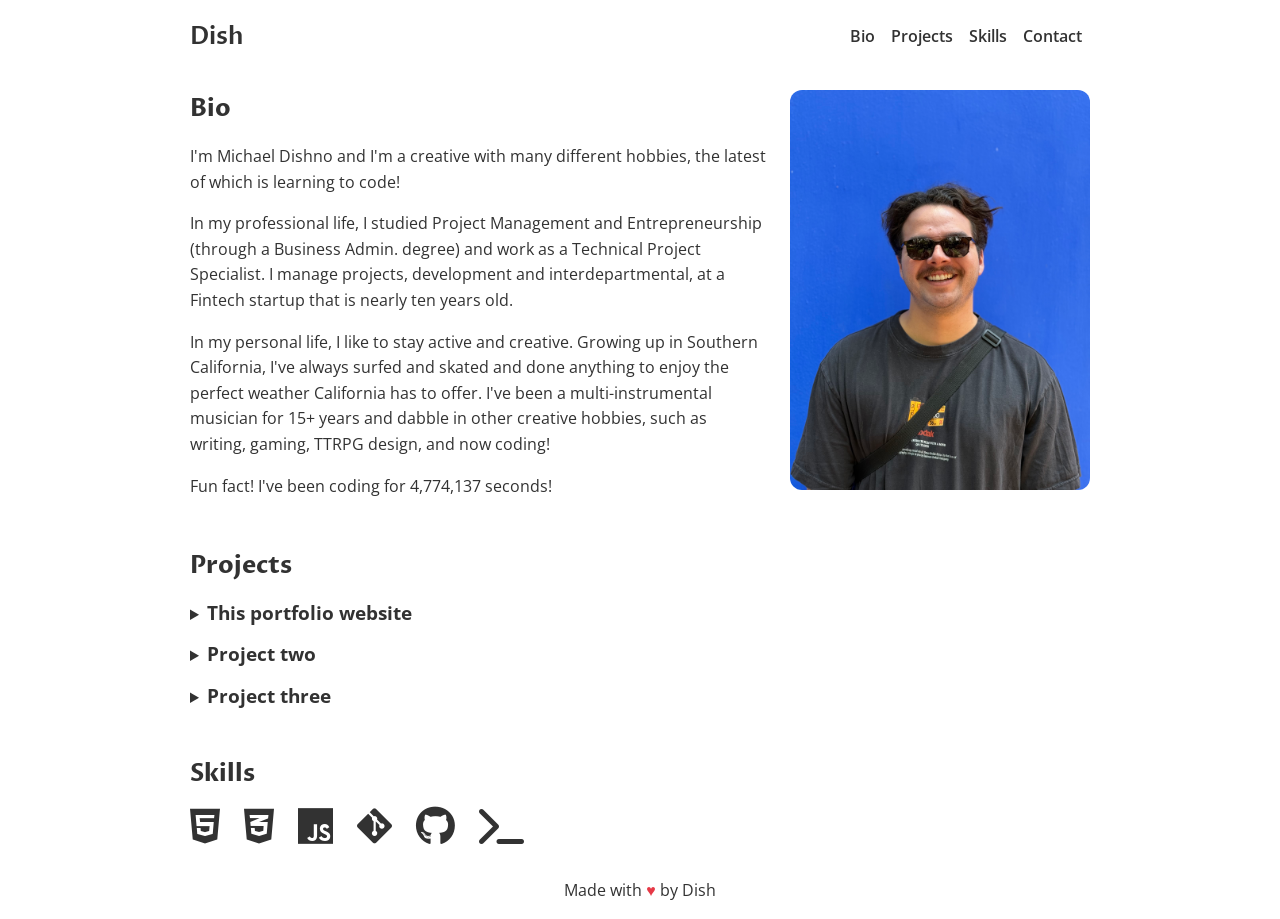
==== index.html @ 6a509ef9 "initial commit" ====
<!DOCTYPE html>
<html lang="en">
  <!--
    The <head> holds information ABOUT the page (title, styles, etc.).
    Nothing in here shows up on the page itself.
  -->
  <head>
    <meta charset="UTF-8" />
    <!-- This line makes the site look right on phones -->
    <meta name="viewport" content="width=device-width, initial-scale=1.0" />
    <title>Dish | Portfolio</title>

    <!-- Our own styles -->
    <link rel="stylesheet" href="style.css" />
    <!-- Font Awesome: gives us free icons like <i class="fa-brands fa-github"></i> -->
    <link
      rel="stylesheet"
      href="https://cdnjs.cloudflare.com/ajax/libs/font-awesome/6.5.1/css/all.min.css"
    />
  </head>

  <!-- The <body> holds everything you actually see on the page -->
  <body>
    <!-- ===== NAVIGATION BAR ===== -->
    <!-- Links starting with # jump to the section with that id on this page -->
    <nav>
      <h2 id="logo"><a href="index.html">Dish</a></h2>
      <ul class="navigation-items">
        <li><a href="#bio">Bio</a></li>
        <li><a href="#projects">Projects</a></li>
        <li><a href="#skills">Skills</a></li>
        <li><a href="contact.html">Contact</a></li>
      </ul>
    </nav>

    <main>
      <!-- ===== BIO ===== -->
      <section id="bio">
        <div class="about-me-container">
          <div class="about-me-text">
            <h2>Bio</h2>
            <p>
              I'm Michael Dishno and I'm a creative with many different hobbies,
              the latest of which is learning to code!
            </p>
            <p>
              In my professional life, I studied Project Management and
              Entrepreneurship (through a Business Admin. degree) and work as a
              Technical Project Specialist. I manage projects, development and
              interdepartmental, at a Fintech startup that is nearly ten years
              old.
            </p>
            <p>
              In my personal life, I like to stay active and creative. Growing
              up in Southern California, I've always surfed and skated and done
              anything to enjoy the perfect weather California has to offer.
              I've been a multi-instrumental musician for 15+ years and dabble
              in other creative hobbies, such as writing, gaming, TTRPG design,
              and now coding!
            </p>
            <p>
              Fun fact! I've been coding for
              <!-- script.js fills in this number and updates it every second -->
              <span id="time-container">0</span> seconds!
            </p>
          </div>

          <!-- To use your own photo: put it in the images folder and change src -->
          <img
            src="images/photo-of-me.jpeg"
            alt="A photo of Michael Dishno"
            class="portrait"
          />
        </div>
      </section>

      <!-- ===== PROJECTS ===== -->
      <!--
        Each project is a <details> element: click the title to open/close it.
        To add a project, copy one whole <details>...</details> block and edit it.
      -->
      <section id="projects">
        <h2>Projects</h2>

        <details class="project">
          <summary><h3>This portfolio website</h3></summary>
          <p>
            My first website, built with plain HTML and CSS. It's where I'll
            show the things I build as I learn.
          </p>
          <!-- Optional: add a screenshot like this:
          <img src="images/my-project.png" alt="Screenshot of my project" class="project-image" />
          -->
        </details>

        <details class="project">
          <summary><h3>Project two</h3></summary>
          <p>Describe what the project does and what you learned building it.</p>
        </details>

        <details class="project">
          <summary><h3>Project three</h3></summary>
          <p>Describe what the project does and what you learned building it.</p>
        </details>
      </section>

      <!-- ===== SKILLS ===== -->
      <!--
        Each <i> is an icon from Font Awesome. Find more at
        https://fontawesome.com/search?ic=brands  (copy the class names).
        The "title" text shows up when you hover over an icon.
      -->
      <section id="skills">
        <h2>Skills</h2>
        <div id="skills-container">
          <i class="fa-brands fa-html5" title="HTML"></i>
          <i class="fa-brands fa-css3-alt" title="CSS"></i>
          <i class="fa-brands fa-js" title="JavaScript"></i>
          <i class="fa-brands fa-git-alt" title="Git"></i>
          <i class="fa-brands fa-github" title="GitHub"></i>
          <i class="fa-solid fa-terminal" title="Terminal"></i>
        </div>
      </section>
    </main>

    <!-- ===== FOOTER ===== -->
    <footer>Made with <span class="heart">♥</span> by Dish</footer>

    <!-- JavaScript goes at the end so the page loads first -->
    <script src="script.js"></script>
  </body>
</html>
---- style.css ----
/*
  style.css — the look of the whole site.
  Both index.html and contact.html use this one file.

  How CSS works: a "selector" picks elements, then { property: value; } styles them.
    h2 { ... }        styles every <h2>
    .portrait { ... } styles elements with class="portrait"
    #logo { ... }     styles the element with id="logo"
*/

/* Load two fonts from Google Fonts */
@import url("https://fonts.googleapis.com/css2?family=Open+Sans:wght@400;600&family=Proza+Libre:wght@700&display=swap");

/* ===== VARIABLES =====
   Change a value here and it updates everywhere it's used, e.g. var(--font-color).
   Try changing --accent-color to see what happens! */
:root {
  --spacing-1: 8px;
  --spacing-2: 12px;
  --spacing-3: 16px;
  --spacing-4: 24px;

  --border-radius: 12px;

  --font-color: #323232;
  --background-color: #ffffff;
  --accent-color: #e63946;
}

/* ===== PAGE BASICS ===== */
html {
  scroll-behavior: smooth; /* nav links glide instead of jumping */
}

body {
  font-family: "Open Sans", sans-serif;
  color: var(--font-color);
  background-color: var(--background-color);
  line-height: 1.6;

  /* Keep content in a centered column, max 900px wide */
  max-width: 900px;
  margin: 0 auto;
  padding: 0 var(--spacing-3);

  /* Makes the footer stick to the bottom on short pages */
  min-height: 100vh;
  display: flex;
  flex-direction: column;
}

h2 {
  font-family: "Proza Libre", sans-serif;
  margin: 0 0 var(--spacing-2);
}

a {
  color: var(--font-color);
  text-decoration: none;
  font-weight: 600;
}

a:hover {
  color: var(--accent-color);
}

section {
  padding: var(--spacing-3) 0;
}

/* ===== NAVIGATION ===== */
nav {
  display: flex; /* puts the logo and links side by side */
  align-items: center;
  flex-wrap: wrap;
  padding: var(--spacing-3) 0;
}

#logo {
  margin: 0;
}

.navigation-items {
  display: flex;
  list-style-type: none; /* removes the bullet points */
  margin: 0 0 0 auto; /* "auto" on the left pushes the links to the right */
  padding: 0;
}

.navigation-items li {
  margin: var(--spacing-1);
}

/* ===== ABOUT ME ===== */
.about-me-container {
  display: flex; /* text on the left, photo on the right */
  gap: var(--spacing-4);
  align-items: flex-start;
}

.portrait {
  width: 300px;
  max-width: 100%;
  border-radius: var(--border-radius);
  flex-shrink: 0; /* don't let the photo get squished */
}

/* ===== PROJECTS ===== */
.project {
  margin-bottom: var(--spacing-2);
}

.project summary {
  cursor: pointer; /* shows the "hand" cursor so it looks clickable */
}

.project summary h3 {
  display: inline; /* keeps the title on the same line as the arrow */
}

.project-image {
  width: 50%;
  border-radius: var(--border-radius);
}

/* ===== SKILLS ===== */
#skills-container {
  display: flex;
  flex-wrap: wrap; /* icons move to a new line if they run out of room */
  gap: var(--spacing-4);
  font-size: 2.5em; /* icons are text, so font-size controls their size */
}

/* ===== CONTACT ===== */
.contact-links {
  display: flex;
  gap: var(--spacing-3);
}

.icon {
  font-size: 2.5em;
}

/* ===== FOOTER ===== */
footer {
  margin-top: auto; /* pushes the footer to the bottom */
  padding: var(--spacing-3) 0;
  text-align: center;
}

.heart {
  color: var(--accent-color);
}

/* ===== PHONES =====
   Everything inside here only applies when the screen is 600px wide or less. */
@media (max-width: 600px) {
  .about-me-container {
    flex-direction: column; /* stack the photo under the text */
  }

  .project-image {
    width: 100%;
  }
}
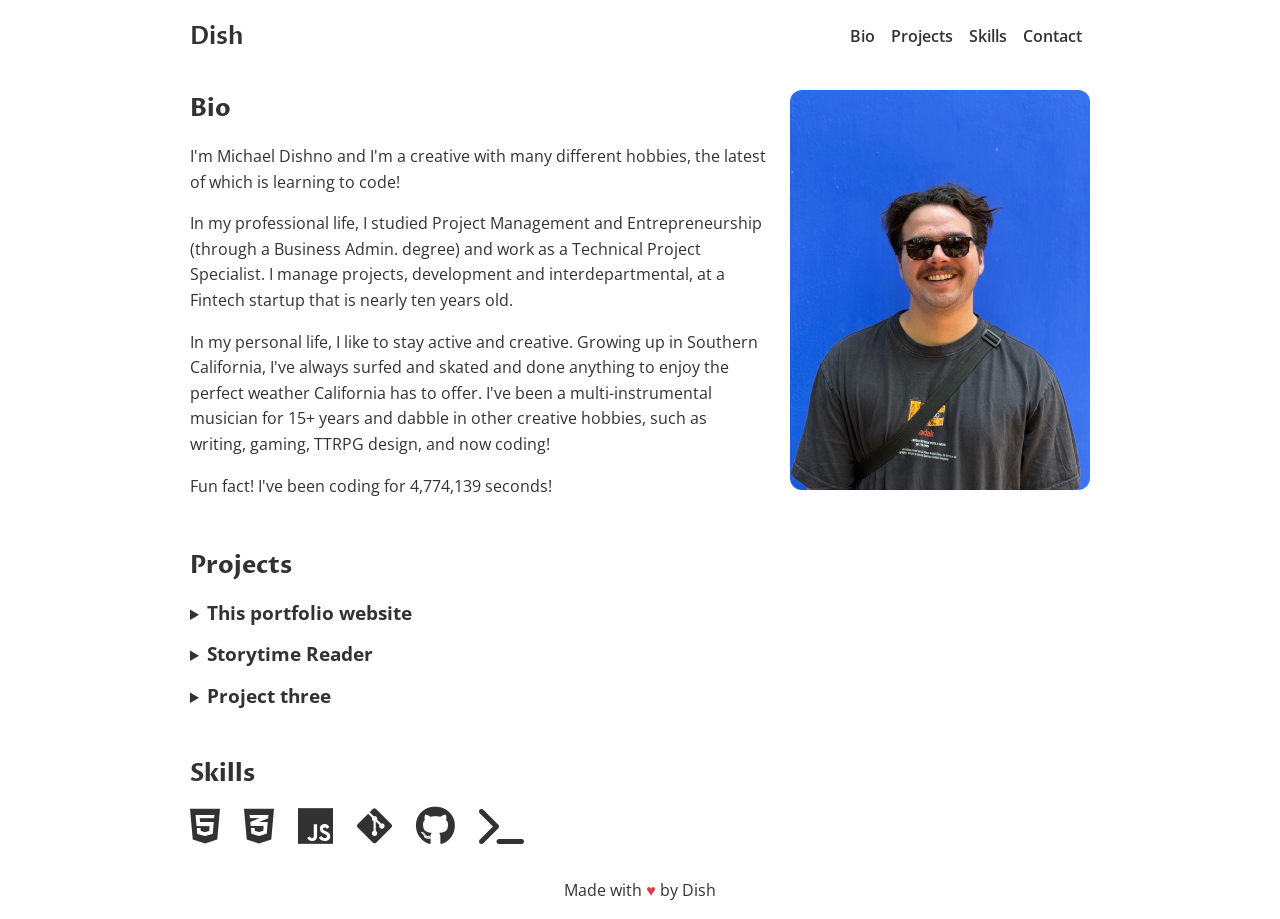
==== commit f3ae2b8e: "Add Storytime Reader project page Adds the reader app under storytime-reader/ with the portfolio nav" ====
--- a/index.html
+++ b/index.html
@@ -94,8 +94,26 @@
         </details>
 
         <details class="project">
-          <summary><h3>Project two</h3></summary>
-          <p>Describe what the project does and what you learned building it.</p>
+          <summary><h3>Storytime Reader</h3></summary>
+          <p>
+            Paste any text and hear it read aloud, with each sentence and word
+            highlighted as it's spoken. It has speed control, sentence skipping,
+            and two kinds of voices: the ones built into your browser, and an
+            open-source AI voice that runs right on your device.
+          </p>
+          <p>
+            Built with HTML, CSS and JavaScript, using the Web Speech API and the
+            Kokoro AI voice model.
+          </p>
+          <!-- storytime-reader/ is a folder in this repo with the app's own page -->
+          <a href="storytime-reader/">
+            <img
+              src="images/storytime-reader.jpg"
+              alt="Storytime Reader highlighting a sentence as it reads a story aloud"
+              class="project-image"
+            />
+          </a>
+          <p><a href="storytime-reader/">Try Storytime Reader →</a></p>
         </details>
 
         <details class="project">
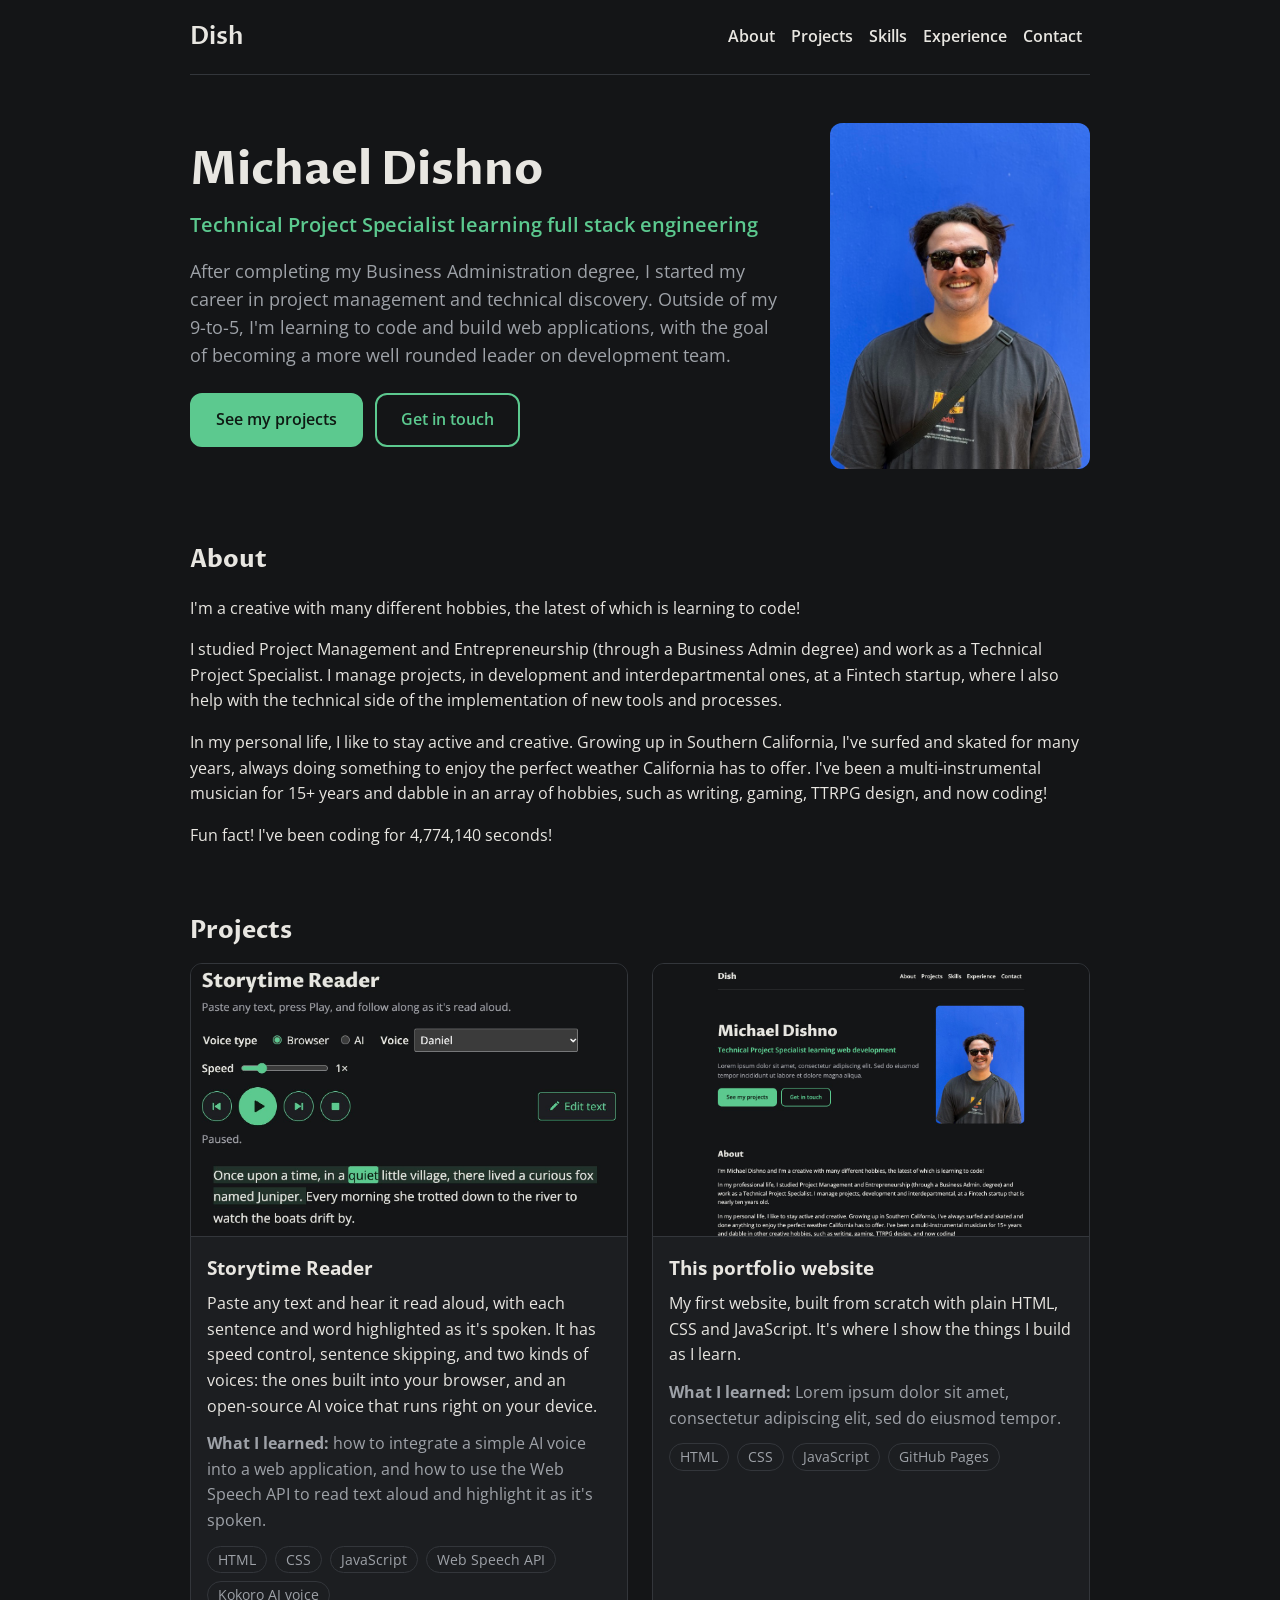
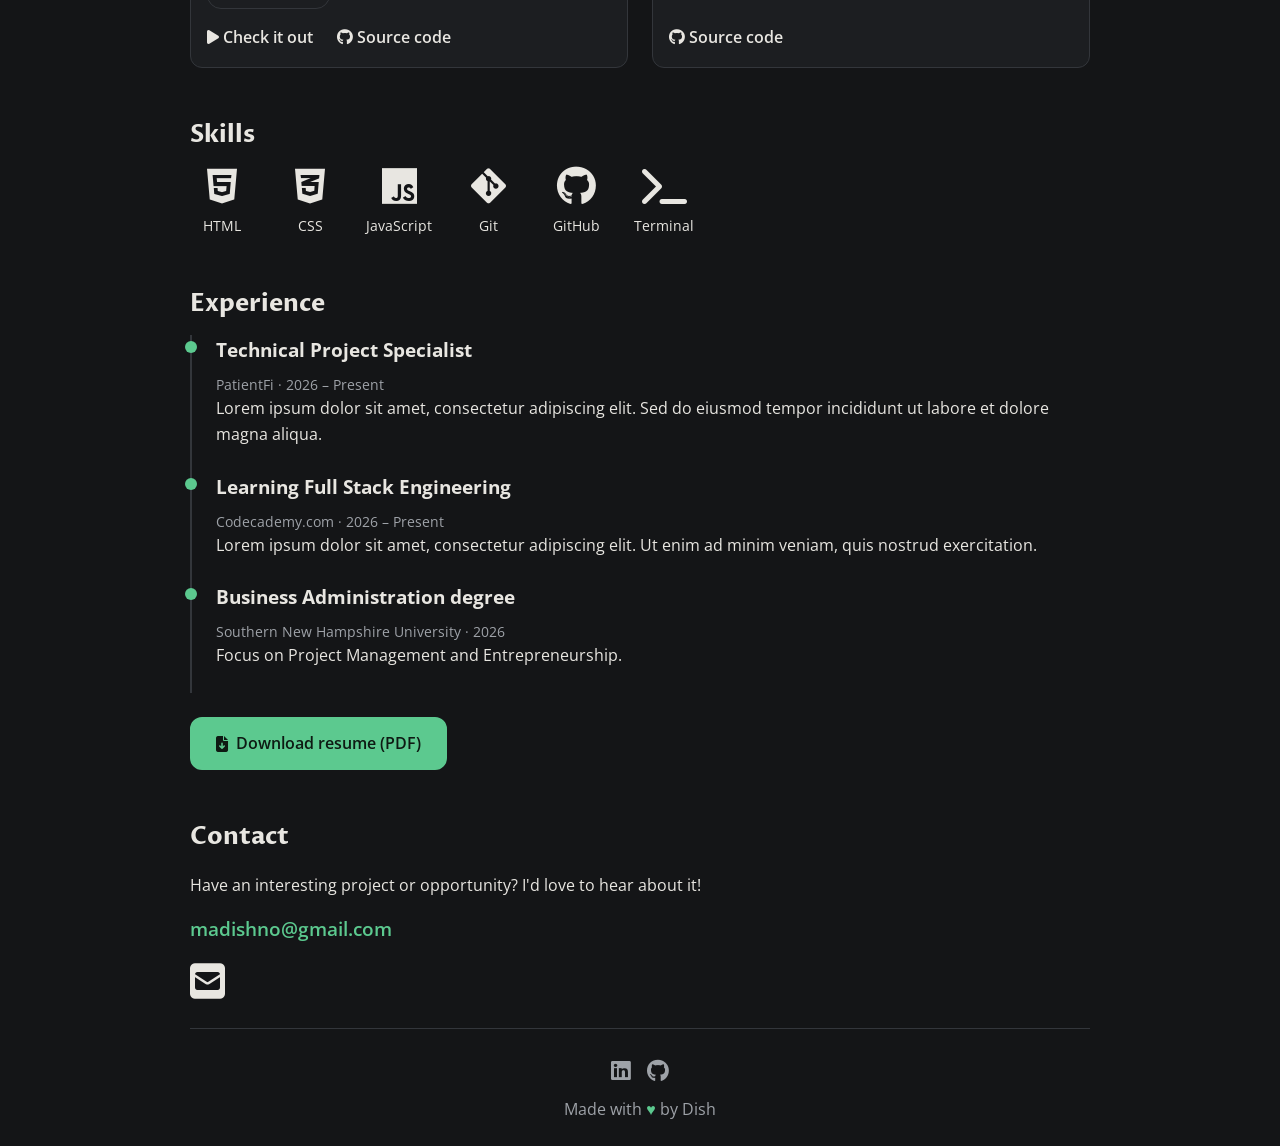
==== commit d3308a02: "big update - redesign main page and update copy" ====
--- a/index.html
+++ b/index.html
@@ -8,10 +8,20 @@
     <meta charset="UTF-8" />
     <!-- This line makes the site look right on phones -->
     <meta name="viewport" content="width=device-width, initial-scale=1.0" />
-    <title>Dish | Portfolio</title>
+    <title>Michael Dishno | Portfolio</title>
+    <!-- Shows up under the link in search results and when the link is shared -->
+    <meta
+      name="description"
+      content="Michael Dishno, a Technical Project Specialist learning full stack engineering. Projects, experience and contact info."
+    />
+    <!-- The little icon in the browser tab: a green "D" drawn with SVG -->
+    <link
+      rel="icon"
+      href="data:image/svg+xml,<svg xmlns='http://www.w3.org/2000/svg' viewBox='0 0 100 100'><rect width='100' height='100' rx='20' fill='%23141517'/><text x='50' y='72' font-family='sans-serif' font-size='68' font-weight='700' fill='%235cc98f' text-anchor='middle'>D</text></svg>"
+    />
 
     <!-- Our own styles -->
-    <link rel="stylesheet" href="style.css" />
+    <link rel="stylesheet" href="css/style.css" />
     <!-- Font Awesome: gives us free icons like <i class="fa-brands fa-github"></i> -->
     <link
       rel="stylesheet"
@@ -26,125 +36,232 @@
     <nav>
       <h2 id="logo"><a href="index.html">Dish</a></h2>
       <ul class="navigation-items">
-        <li><a href="#bio">Bio</a></li>
+        <li><a href="#about">About</a></li>
         <li><a href="#projects">Projects</a></li>
         <li><a href="#skills">Skills</a></li>
-        <li><a href="contact.html">Contact</a></li>
+        <li><a href="#experience">Experience</a></li>
+        <li><a href="#contact">Contact</a></li>
       </ul>
     </nav>
 
     <main>
-      <!-- ===== BIO ===== -->
-      <section id="bio">
-        <div class="about-me-container">
-          <div class="about-me-text">
-            <h2>Bio</h2>
-            <p>
-              I'm Michael Dishno and I'm a creative with many different hobbies,
-              the latest of which is learning to code!
-            </p>
-            <p>
-              In my professional life, I studied Project Management and
-              Entrepreneurship (through a Business Admin. degree) and work as a
-              Technical Project Specialist. I manage projects, development and
-              interdepartmental, at a Fintech startup that is nearly ten years
-              old.
-            </p>
-            <p>
-              In my personal life, I like to stay active and creative. Growing
-              up in Southern California, I've always surfed and skated and done
-              anything to enjoy the perfect weather California has to offer.
-              I've been a multi-instrumental musician for 15+ years and dabble
-              in other creative hobbies, such as writing, gaming, TTRPG design,
-              and now coding!
-            </p>
-            <p>
-              Fun fact! I've been coding for
-              <!-- script.js fills in this number and updates it every second -->
-              <span id="time-container">0</span> seconds!
-            </p>
+      <!-- ===== HERO ===== -->
+      <!-- The first thing visitors see: who you are and what you do -->
+      <section id="hero">
+        <div class="hero-text">
+          <h1>Michael Dishno</h1>
+          <p class="hero-title">Technical Project Specialist learning full stack engineering</p>
+          <!-- Placeholder: one or two sentences about what you do, in your own words -->
+          <p class="hero-intro">
+            After completing my Business Administration degree, I started my career 
+            in project management and technical discovery. Outside of my 9-to-5, I'm learning to code and 
+            build web applications, with the goal of becoming a more well rounded leader on development team.
+          </p>
+          <div class="hero-buttons">
+            <a href="#projects" class="button">See my projects</a>
+            <a href="#contact" class="button button-outline">Get in touch</a>
           </div>
-
-          <!-- To use your own photo: put it in the images folder and change src -->
-          <img
-            src="images/photo-of-me.jpeg"
-            alt="A photo of Michael Dishno"
-            class="portrait"
-          />
-        </div>
+        </div>
+
+        <!-- To use a different photo: put it in the images folder and change src -->
+        <img
+          src="images/photo-of-me.jpeg"
+          alt="A photo of Michael Dishno"
+          class="portrait"
+        />
+      </section>
+
+      <!-- ===== ABOUT ===== -->
+      <section id="about">
+        <h2>About</h2>
+        <p>
+          I'm a creative with many different hobbies,
+          the latest of which is learning to code!
+        </p>
+        <p>
+          I studied Project Management and Entrepreneurship (through a
+          Business Admin degree) and work as a Technical Project Specialist.
+          I manage projects, in development and interdepartmental ones, at a Fintech startup,
+          where I also help with the technical side of the implementation of new tools and processes.
+        </p>
+        <p>
+          In my personal life, I like to stay active and creative. Growing up in
+          Southern California, I've surfed and skated for many years, always doing something
+          to enjoy the perfect weather California has to offer. I've been a
+          multi-instrumental musician for 15+ years and dabble in an array of
+          hobbies, such as writing, gaming, TTRPG design, and now coding!
+        </p>
+        <p>
+          Fun fact! I've been coding for
+          <!-- js/script.js fills in this number and updates it every second -->
+          <span id="time-container">0</span> seconds!
+        </p>
       </section>
 
       <!-- ===== PROJECTS ===== -->
       <!--
-        Each project is a <details> element: click the title to open/close it.
-        To add a project, copy one whole <details>...</details> block and edit it.
+        Each project is an <article class="project-card">.
+        To add a project, copy one whole <article>...</article> block and edit it.
       -->
       <section id="projects">
         <h2>Projects</h2>
-
-        <details class="project">
-          <summary><h3>This portfolio website</h3></summary>
-          <p>
-            My first website, built with plain HTML and CSS. It's where I'll
-            show the things I build as I learn.
-          </p>
-          <!-- Optional: add a screenshot like this:
-          <img src="images/my-project.png" alt="Screenshot of my project" class="project-image" />
-          -->
-        </details>
-
-        <details class="project">
-          <summary><h3>Storytime Reader</h3></summary>
-          <p>
-            Paste any text and hear it read aloud, with each sentence and word
-            highlighted as it's spoken. It has speed control, sentence skipping,
-            and two kinds of voices: the ones built into your browser, and an
-            open-source AI voice that runs right on your device.
-          </p>
-          <p>
-            Built with HTML, CSS and JavaScript, using the Web Speech API and the
-            Kokoro AI voice model.
-          </p>
-          <!-- storytime-reader/ is a folder in this repo with the app's own page -->
-          <a href="storytime-reader/">
+        <div class="project-grid">
+          <article class="project-card">
+            <a href="storytime-reader.html">
+              <img
+                src="images/storytime-reader.jpg"
+                alt="Storytime Reader highlighting a sentence as it reads a story aloud"
+                class="project-image"
+              />
+            </a>
+            <div class="project-body">
+              <h3>Storytime Reader</h3>
+              <p>
+                Paste any text and hear it read aloud, with each sentence and
+                word highlighted as it's spoken. It has speed control, sentence
+                skipping, and two kinds of voices: the ones built into your
+                browser, and an open-source AI voice that runs right on your
+                device.
+              </p>
+              <!-- Placeholder: a choice you made or something you learned building it -->
+              <p class="project-learned">
+                <strong>What I learned:</strong> how to integrate a simple
+                AI voice into a web application, and how to use the Web Speech
+                API to read text aloud and highlight it as it's spoken.
+              </p>
+              <ul class="tags">
+                <li>HTML</li>
+                <li>CSS</li>
+                <li>JavaScript</li>
+                <li>Web Speech API</li>
+                <li>Kokoro AI voice</li>
+              </ul>
+              <div class="project-links">
+                <a href="storytime-reader.html"><i class="fa-solid fa-play"></i> Check it out</a>
+                <a href="https://github.com/dishyyman/portfolio"><i class="fa-brands fa-github"></i> Source code</a>
+              </div>
+            </div>
+          </article>
+
+          <article class="project-card">
             <img
-              src="images/storytime-reader.jpg"
-              alt="Storytime Reader highlighting a sentence as it reads a story aloud"
+              src="images/portfolio.jpg"
+              alt="The top of this portfolio website"
               class="project-image"
             />
-          </a>
-          <p><a href="storytime-reader/">Try Storytime Reader →</a></p>
-        </details>
-
-        <details class="project">
-          <summary><h3>Project three</h3></summary>
-          <p>Describe what the project does and what you learned building it.</p>
-        </details>
+            <div class="project-body">
+              <h3>This portfolio website</h3>
+              <p>
+                My first website, built from scratch with plain HTML, CSS and
+                JavaScript. It's where I show the things I build as I learn.
+              </p>
+              <!-- Placeholder: a choice you made or something you learned building it -->
+              <p class="project-learned">
+                <strong>What I learned:</strong> Lorem ipsum dolor sit amet,
+                consectetur adipiscing elit, sed do eiusmod tempor.
+              </p>
+              <ul class="tags">
+                <li>HTML</li>
+                <li>CSS</li>
+                <li>JavaScript</li>
+                <li>GitHub Pages</li>
+              </ul>
+              <div class="project-links">
+                <a href="https://github.com/dishyyman/portfolio"><i class="fa-brands fa-github"></i> Source code</a>
+              </div>
+            </div>
+          </article>
+        </div>
       </section>
 
       <!-- ===== SKILLS ===== -->
       <!--
         Each <i> is an icon from Font Awesome. Find more at
         https://fontawesome.com/search?ic=brands  (copy the class names).
-        The "title" text shows up when you hover over an icon.
+        The <span> under each icon is its name, so it's readable without hovering.
       -->
       <section id="skills">
         <h2>Skills</h2>
-        <div id="skills-container">
-          <i class="fa-brands fa-html5" title="HTML"></i>
-          <i class="fa-brands fa-css3-alt" title="CSS"></i>
-          <i class="fa-brands fa-js" title="JavaScript"></i>
-          <i class="fa-brands fa-git-alt" title="Git"></i>
-          <i class="fa-brands fa-github" title="GitHub"></i>
-          <i class="fa-solid fa-terminal" title="Terminal"></i>
+        <ul id="skills-container">
+          <li><i class="fa-brands fa-html5"></i><span>HTML</span></li>
+          <li><i class="fa-brands fa-css3-alt"></i><span>CSS</span></li>
+          <li><i class="fa-brands fa-js"></i><span>JavaScript</span></li>
+          <li><i class="fa-brands fa-git-alt"></i><span>Git</span></li>
+          <li><i class="fa-brands fa-github"></i><span>GitHub</span></li>
+          <li><i class="fa-solid fa-terminal"></i><span>Terminal</span></li>
+        </ul>
+      </section>
+
+      <!-- ===== EXPERIENCE ===== -->
+      <!--
+        Each job, degree or course is an <article class="timeline-item">.
+        Newest goes first. Copy a whole <article>...</article> block to add one.
+      -->
+      <section id="experience">
+        <h2>Experience</h2>
+        <div class="timeline">
+          <article class="timeline-item">
+            <h3>Technical Project Specialist</h3>
+            <!-- Placeholder: company name and dates -->
+            <p class="timeline-meta">PatientFi · 2026 – Present</p>
+            <!-- Placeholder: what you do and what you're proud of -->
+            <p>
+              Lorem ipsum dolor sit amet, consectetur adipiscing elit. Sed do
+              eiusmod tempor incididunt ut labore et dolore magna aliqua.
+            </p>
+          </article>
+
+          <article class="timeline-item">
+            <h3>Learning Full Stack Engineering</h3>
+            <!-- Placeholder: where you're learning (courses, bootcamp, self-taught) -->
+            <p class="timeline-meta">Codecademy.com · 2026 – Present</p>
+            <p>
+              Lorem ipsum dolor sit amet, consectetur adipiscing elit. Ut enim
+              ad minim veniam, quis nostrud exercitation.
+            </p>
+          </article>
+
+          <article class="timeline-item">
+            <h3>Business Administration degree</h3>
+            <!-- Placeholder: school name and graduation year -->
+            <p class="timeline-meta">Southern New Hampshire University · 2026</p>
+            <p>Focus on Project Management and Entrepreneurship.</p>
+          </article>
+        </div>
+
+        <!--
+          To make this work: save your resume as resume.pdf in the files folder.
+          "download" tells the browser to save the file instead of opening it.
+        -->
+        <a href="files/resume.pdf" class="button" download>
+          <i class="fa-solid fa-file-arrow-down"></i> Download resume (PDF)
+        </a>
+      </section>
+
+      <!-- ===== CONTACT ===== -->
+      <section id="contact">
+        <h2>Contact</h2>
+        <p>Have an interesting project or opportunity? I'd love to hear about it!</p>
+        <!-- "mailto:" links open the visitor's email app with your address filled in -->
+        <p>
+          <a href="mailto:madishno@gmail.com" class="email-link">madishno@gmail.com</a>
+        </p>
+        <div class="contact-links">
+          <a href="mailto:madishno@gmail.com" aria-label="Email"><i class="fa-solid fa-square-envelope icon"></i></a>
         </div>
       </section>
     </main>
 
     <!-- ===== FOOTER ===== -->
-    <footer>Made with <span class="heart">♥</span> by Dish</footer>
+    <footer>
+      <div class="footer-links">
+        <a href="https://www.linkedin.com/in/michael-dishno" aria-label="LinkedIn"><i class="fa-brands fa-linkedin"></i></a>
+        <a href="https://github.com/dishyyman" aria-label="GitHub"><i class="fa-brands fa-github"></i></a>
+      </div>
+      Made with <span class="heart">♥</span> by Dish
+    </footer>
 
     <!-- JavaScript goes at the end so the page loads first -->
-    <script src="script.js"></script>
+    <script src="js/script.js"></script>
   </body>
 </html>
--- a/css/style.css
+++ b/css/style.css
@@ -0,0 +1,363 @@
+/*
+  style.css — the look of the portfolio homepage (Storytime Reader has its own).
+
+  How CSS works: a "selector" picks elements, then { property: value; } styles them.
+    h2 { ... }        styles every <h2>
+    .portrait { ... } styles elements with class="portrait"
+    #logo { ... }     styles the element with id="logo"
+*/
+
+/* Load two fonts from Google Fonts */
+@import url("https://fonts.googleapis.com/css2?family=Open+Sans:wght@400;600&family=Proza+Libre:wght@700&display=swap");
+
+/* ===== VARIABLES =====
+   Change a value here and it updates everywhere it's used, e.g. var(--font-color).
+   Try changing --accent-color to see what happens! */
+:root {
+  --spacing-1: 8px;
+  --spacing-2: 12px;
+  --spacing-3: 16px;
+  --spacing-4: 24px;
+  --spacing-5: 48px;
+
+  --border-radius: 12px;
+
+  /* Same dark colors as Storytime Reader */
+  color-scheme: dark; /* tells the browser to draw scrollbars and form controls dark too */
+  --font-color: #e8e6e1;       /* soft white */
+  --background-color: #141517; /* soft black */
+  --surface-color: #1c1e21;    /* slightly lighter, for boxes */
+  --muted-color: #9ea2a8;      /* gray, for less important text */
+  --border-color: #33363b;
+  --accent-color: #5cc98f;     /* green */
+  --on-accent-color: #0e1a13;  /* dark text drawn on top of green */
+}
+
+/* ===== PAGE BASICS ===== */
+html {
+  scroll-behavior: smooth; /* nav links glide instead of jumping */
+}
+
+body {
+  font-family: "Open Sans", sans-serif;
+  color: var(--font-color);
+  background-color: var(--background-color);
+  line-height: 1.6;
+
+  /* Keep content in a centered column, max 900px wide */
+  max-width: 900px;
+  margin: 0 auto;
+  padding: 0 var(--spacing-3);
+
+  /* Makes the footer stick to the bottom on short pages */
+  min-height: 100vh;
+  display: flex;
+  flex-direction: column;
+}
+
+h1,
+h2 {
+  font-family: "Proza Libre", sans-serif;
+  margin: 0 0 var(--spacing-2);
+}
+
+h3 {
+  margin: 0 0 var(--spacing-1);
+}
+
+a {
+  color: var(--font-color);
+  text-decoration: none;
+  font-weight: 600;
+}
+
+a:hover {
+  color: var(--accent-color);
+}
+
+section {
+  padding: var(--spacing-4) 0;
+}
+
+/* ===== BUTTONS ===== */
+/* A link with class="button" looks like a green button */
+.button {
+  display: inline-flex;
+  align-items: center;
+  gap: var(--spacing-1);
+  padding: var(--spacing-2) var(--spacing-4);
+  border: 2px solid var(--accent-color);
+  border-radius: var(--border-radius);
+  background-color: var(--accent-color);
+  color: var(--on-accent-color);
+}
+
+.button:hover {
+  color: var(--on-accent-color);
+  opacity: 0.85;
+}
+
+/* Add "button-outline" too for an outlined version */
+.button-outline {
+  background-color: transparent;
+  color: var(--accent-color);
+}
+
+.button-outline:hover {
+  color: var(--accent-color);
+  background-color: var(--surface-color);
+}
+
+/* ===== NAVIGATION ===== */
+nav {
+  display: flex; /* puts the logo and links side by side */
+  align-items: center;
+  flex-wrap: wrap;
+  padding: var(--spacing-3) 0;
+  border-bottom: 1px solid var(--border-color); /* thin line under the nav */
+}
+
+#logo {
+  margin: 0;
+}
+
+.navigation-items {
+  display: flex;
+  flex-wrap: wrap;
+  list-style-type: none; /* removes the bullet points */
+  margin: 0 0 0 auto; /* "auto" on the left pushes the links to the right */
+  padding: 0;
+}
+
+.navigation-items li {
+  margin: var(--spacing-1);
+}
+
+/* ===== HERO ===== */
+#hero {
+  display: flex; /* text on the left, photo on the right */
+  align-items: center;
+  gap: var(--spacing-5);
+  padding: var(--spacing-5) 0;
+}
+
+#hero h1 {
+  font-size: 2.8rem;
+  line-height: 1.15;
+}
+
+.hero-title {
+  margin: 0 0 var(--spacing-3);
+  color: var(--accent-color);
+  font-size: 1.25rem;
+  font-weight: 600;
+}
+
+.hero-intro {
+  margin: 0 0 var(--spacing-4);
+  color: var(--muted-color);
+  font-size: 1.1rem;
+}
+
+.hero-buttons {
+  display: flex;
+  flex-wrap: wrap;
+  gap: var(--spacing-2);
+}
+
+.portrait {
+  width: 260px;
+  max-width: 100%;
+  border-radius: var(--border-radius);
+  flex-shrink: 0; /* don't let the photo get squished */
+}
+
+/* ===== PROJECTS ===== */
+/* A grid of cards: two side by side, wrapping to one column on phones */
+.project-grid {
+  display: grid;
+  grid-template-columns: repeat(auto-fit, minmax(300px, 1fr));
+  gap: var(--spacing-4);
+}
+
+.project-card {
+  display: flex;
+  flex-direction: column;
+  overflow: hidden; /* clips the image to the card's rounded corners */
+  border: 1px solid var(--border-color);
+  border-radius: var(--border-radius);
+  background-color: var(--surface-color);
+}
+
+.project-image {
+  display: block;
+  width: 100%;
+  aspect-ratio: 16 / 10; /* every screenshot gets the same shape */
+  object-fit: cover;
+  object-position: top;
+  border-bottom: 1px solid var(--border-color);
+}
+
+.project-body {
+  display: flex;
+  flex-direction: column;
+  flex-grow: 1; /* stretches so both cards' links line up at the bottom */
+  padding: var(--spacing-3);
+}
+
+.project-body p {
+  margin: 0 0 var(--spacing-2);
+}
+
+.project-learned {
+  color: var(--muted-color);
+}
+
+/* The little rounded labels for each technology */
+.tags {
+  display: flex;
+  flex-wrap: wrap;
+  gap: var(--spacing-1);
+  margin: 0 0 var(--spacing-3);
+  padding: 0;
+  list-style-type: none;
+}
+
+.tags li {
+  padding: 2px 10px;
+  border: 1px solid var(--border-color);
+  border-radius: 999px; /* fully rounded ends */
+  color: var(--muted-color);
+  font-size: 0.85rem;
+}
+
+.project-links {
+  display: flex;
+  flex-wrap: wrap;
+  gap: var(--spacing-4);
+  margin-top: auto; /* pushes the links to the bottom of the card */
+}
+
+/* ===== SKILLS ===== */
+#skills-container {
+  display: flex;
+  flex-wrap: wrap; /* icons move to a new line if they run out of room */
+  gap: var(--spacing-4);
+  margin: 0;
+  padding: 0;
+  list-style-type: none;
+}
+
+#skills-container li {
+  display: flex;
+  flex-direction: column; /* icon on top, name underneath */
+  align-items: center;
+  gap: var(--spacing-1);
+  min-width: 64px;
+  font-size: 0.9rem;
+}
+
+#skills-container i {
+  font-size: 2.5rem; /* icons are text, so font-size controls their size */
+}
+
+/* ===== EXPERIENCE ===== */
+/* A line down the left side with a dot for each item */
+.timeline {
+  margin-bottom: var(--spacing-4);
+  border-left: 2px solid var(--border-color);
+}
+
+.timeline-item {
+  position: relative; /* so the dot can be placed relative to this item */
+  padding: 0 0 var(--spacing-4) var(--spacing-4);
+}
+
+.timeline-item::before {
+  content: "";
+  position: absolute;
+  left: -7px; /* centers the 12px dot on the 2px line */
+  top: 6px;
+  width: 12px;
+  height: 12px;
+  border-radius: 50%;
+  background-color: var(--accent-color);
+}
+
+.timeline-item p {
+  margin: 0;
+}
+
+.timeline-meta {
+  color: var(--muted-color);
+  font-size: 0.9rem;
+}
+
+/* ===== CONTACT ===== */
+.email-link {
+  color: var(--accent-color);
+  font-size: 1.2rem;
+}
+
+.contact-links {
+  display: flex;
+  gap: var(--spacing-3);
+}
+
+.icon {
+  font-size: 2.5em;
+}
+
+/* ===== FOOTER ===== */
+footer {
+  margin-top: auto; /* pushes the footer to the bottom */
+  padding: var(--spacing-4) 0;
+  border-top: 1px solid var(--border-color);
+  text-align: center;
+  color: var(--muted-color);
+}
+
+.footer-links {
+  display: flex;
+  justify-content: center;
+  gap: var(--spacing-3);
+  margin-bottom: var(--spacing-1);
+  font-size: 1.4rem;
+}
+
+.footer-links a {
+  color: var(--muted-color);
+}
+
+.heart {
+  color: var(--accent-color);
+}
+
+/* ===== PHONES =====
+   Everything inside here only applies when the screen is 600px wide or less. */
+@media (max-width: 600px) {
+  #hero {
+    flex-direction: column-reverse; /* photo on top, text underneath */
+    align-items: flex-start;
+    gap: var(--spacing-4);
+    padding: var(--spacing-4) 0;
+  }
+
+  #hero h1 {
+    font-size: 2.2rem;
+  }
+
+  .portrait {
+    width: 180px;
+  }
+
+  /* Nav links go on their own row under the logo */
+  .navigation-items {
+    margin-left: -6px;
+    width: 100%;
+  }
+
+  .navigation-items li {
+    margin: var(--spacing-1) 6px; /* a little tighter so all the links fit on one row */
+  }
+}
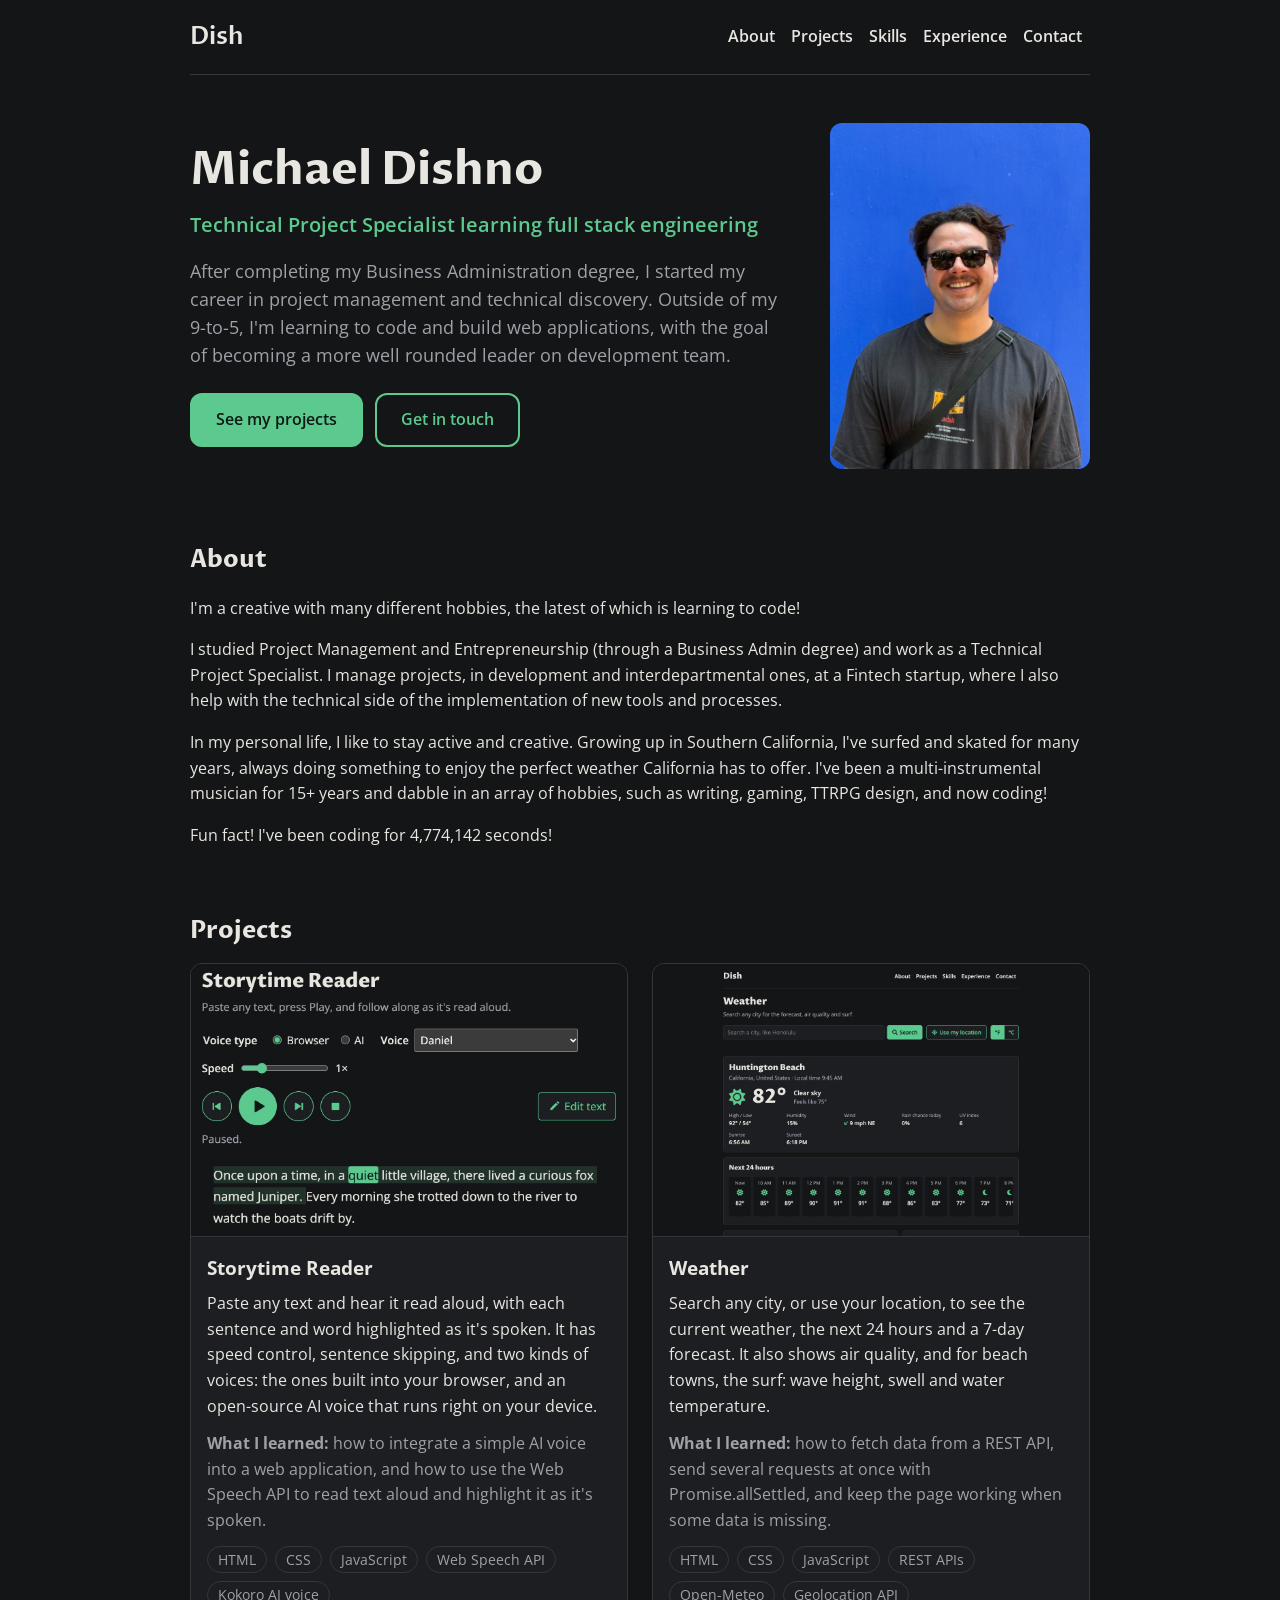
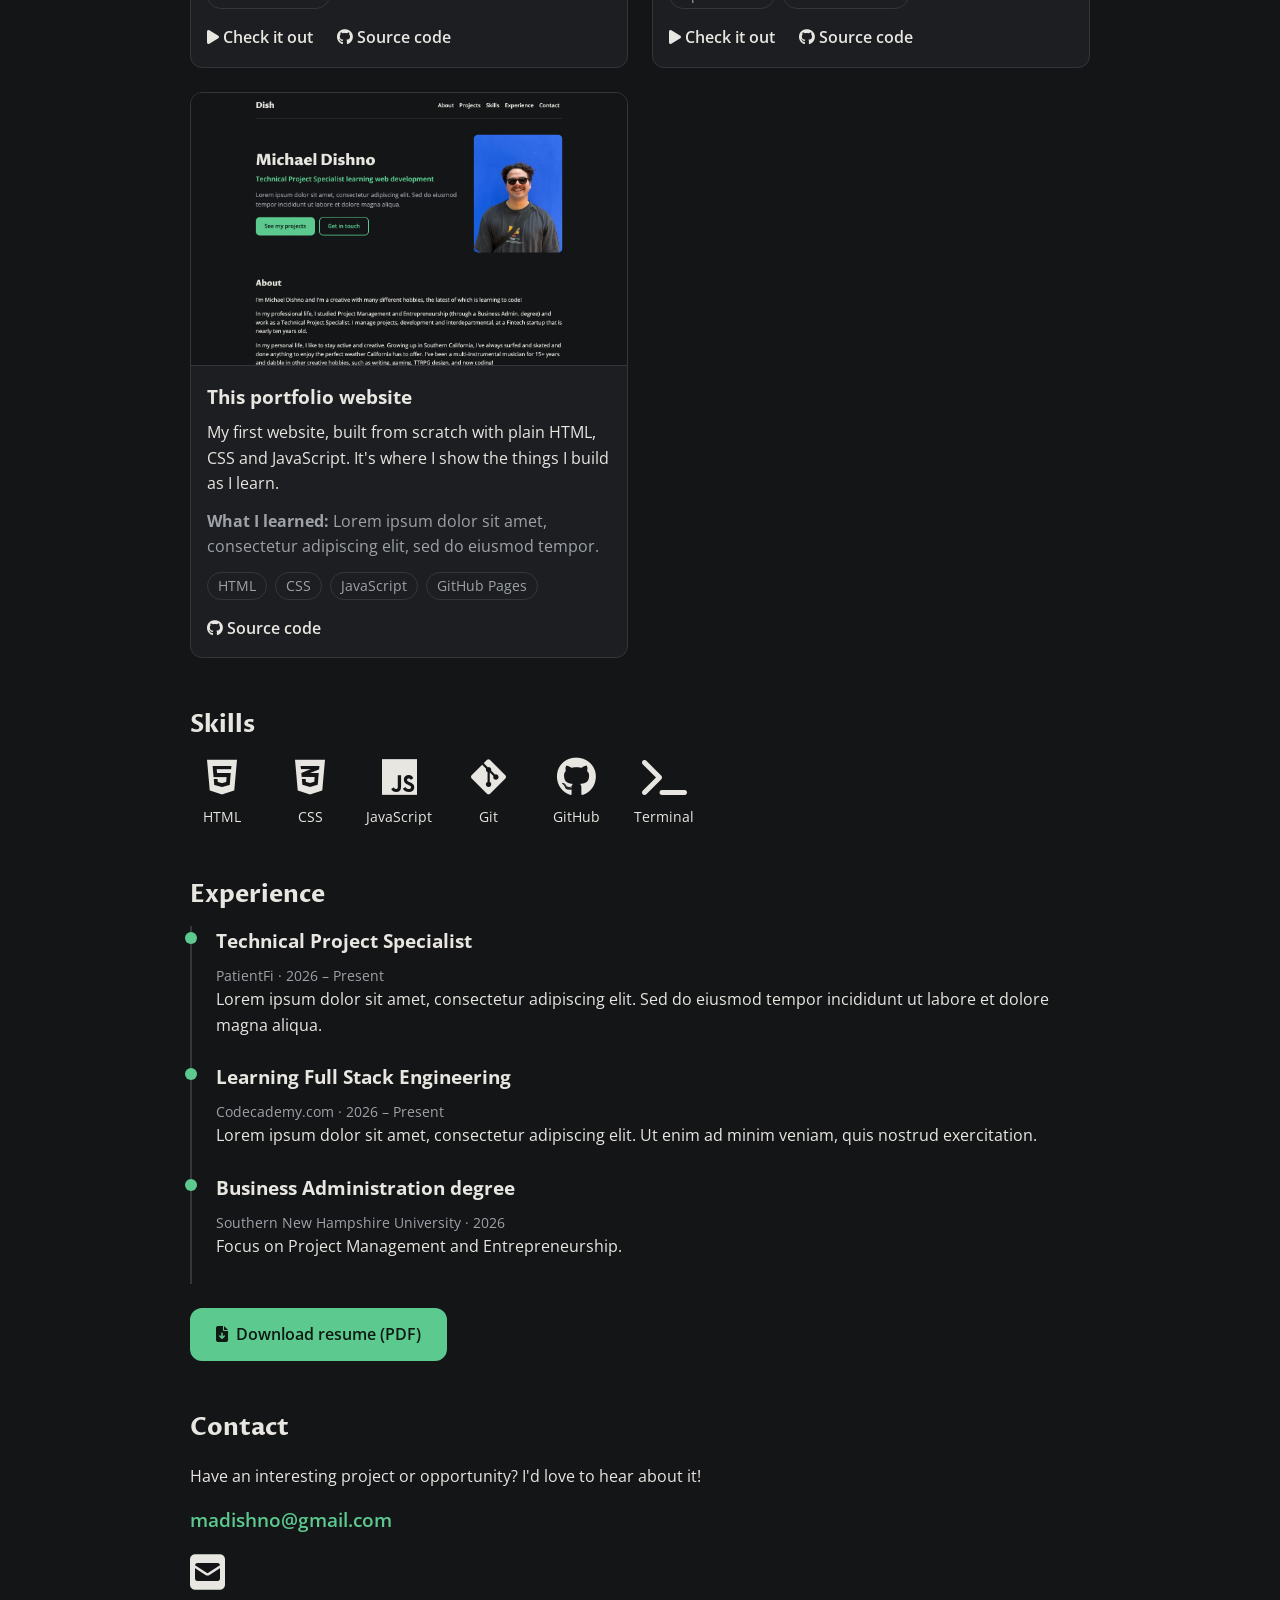
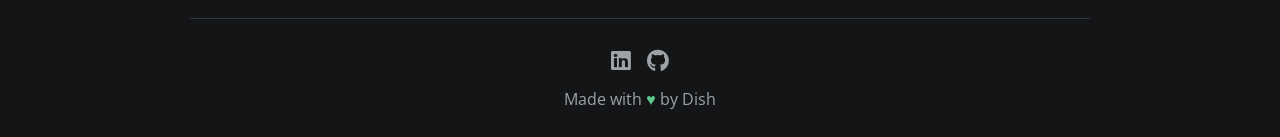
==== commit 97d2236b: "added weather web app" ====
--- a/index.html
+++ b/index.html
@@ -144,6 +144,42 @@
           </article>
 
           <article class="project-card">
+            <a href="weather.html">
+              <img
+                src="images/weather.jpg"
+                alt="The Weather app showing current conditions and the next 24 hours for Huntington Beach"
+                class="project-image"
+              />
+            </a>
+            <div class="project-body">
+              <h3>Weather</h3>
+              <p>
+                Search any city, or use your location, to see the current
+                weather, the next 24 hours and a 7-day forecast. It also shows
+                air quality, and for beach towns, the surf: wave height, swell
+                and water temperature.
+              </p>
+              <p class="project-learned">
+                <strong>What I learned:</strong> how to fetch data from a REST
+                API, send several requests at once with Promise.allSettled, and
+                keep the page working when some data is missing.
+              </p>
+              <ul class="tags">
+                <li>HTML</li>
+                <li>CSS</li>
+                <li>JavaScript</li>
+                <li>REST APIs</li>
+                <li>Open-Meteo</li>
+                <li>Geolocation API</li>
+              </ul>
+              <div class="project-links">
+                <a href="weather.html"><i class="fa-solid fa-play"></i> Check it out</a>
+                <a href="https://github.com/dishyyman/portfolio"><i class="fa-brands fa-github"></i> Source code</a>
+              </div>
+            </div>
+          </article>
+
+          <article class="project-card">
             <img
               src="images/portfolio.jpg"
               alt="The top of this portfolio website"
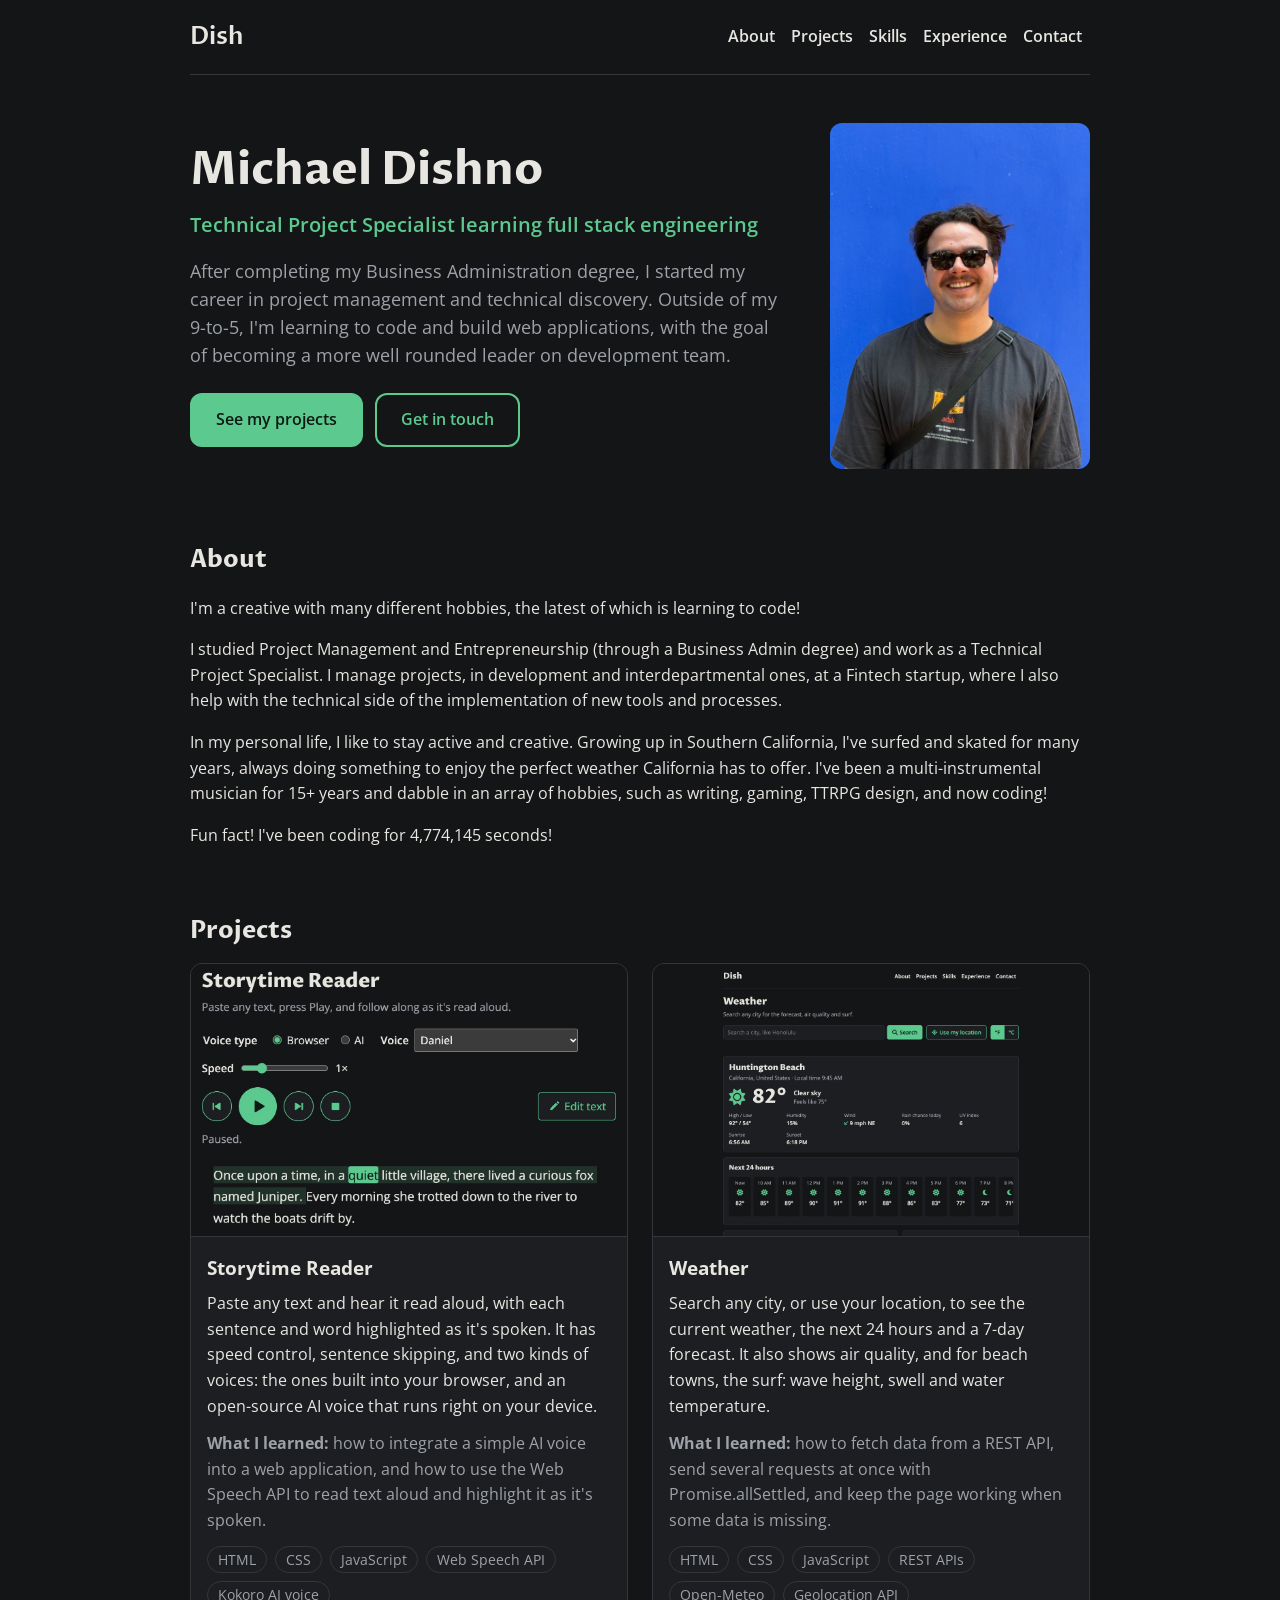
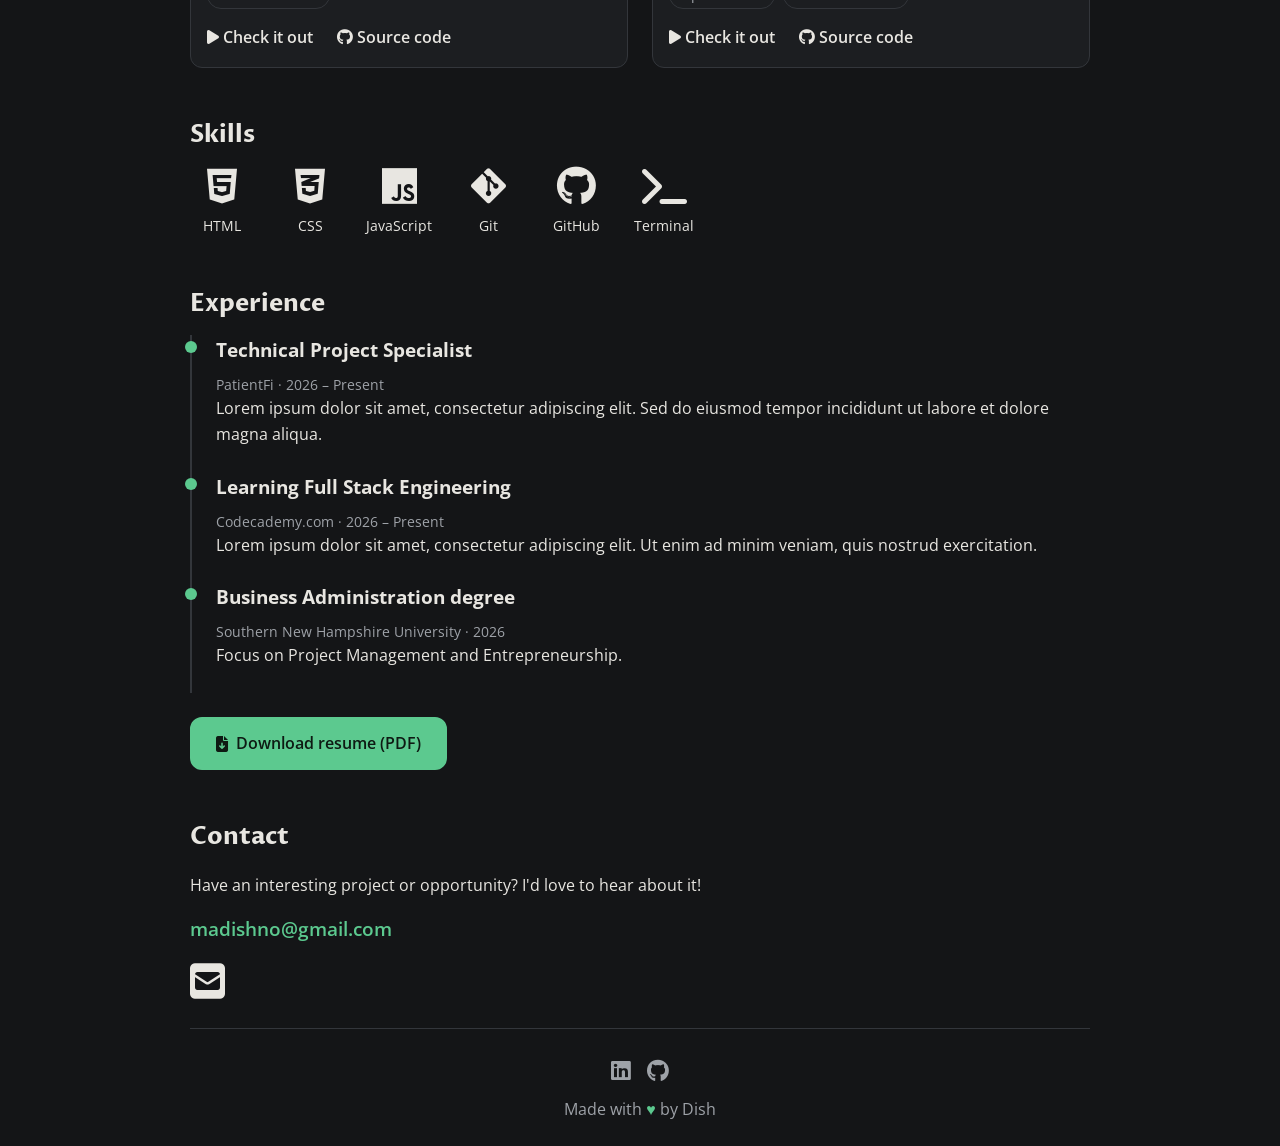
==== commit 3a3c04f1: "removed portfolio as a project" ====
--- a/index.html
+++ b/index.html
@@ -178,35 +178,6 @@
               </div>
             </div>
           </article>
-
-          <article class="project-card">
-            <img
-              src="images/portfolio.jpg"
-              alt="The top of this portfolio website"
-              class="project-image"
-            />
-            <div class="project-body">
-              <h3>This portfolio website</h3>
-              <p>
-                My first website, built from scratch with plain HTML, CSS and
-                JavaScript. It's where I show the things I build as I learn.
-              </p>
-              <!-- Placeholder: a choice you made or something you learned building it -->
-              <p class="project-learned">
-                <strong>What I learned:</strong> Lorem ipsum dolor sit amet,
-                consectetur adipiscing elit, sed do eiusmod tempor.
-              </p>
-              <ul class="tags">
-                <li>HTML</li>
-                <li>CSS</li>
-                <li>JavaScript</li>
-                <li>GitHub Pages</li>
-              </ul>
-              <div class="project-links">
-                <a href="https://github.com/dishyyman/portfolio"><i class="fa-brands fa-github"></i> Source code</a>
-              </div>
-            </div>
-          </article>
         </div>
       </section>
 
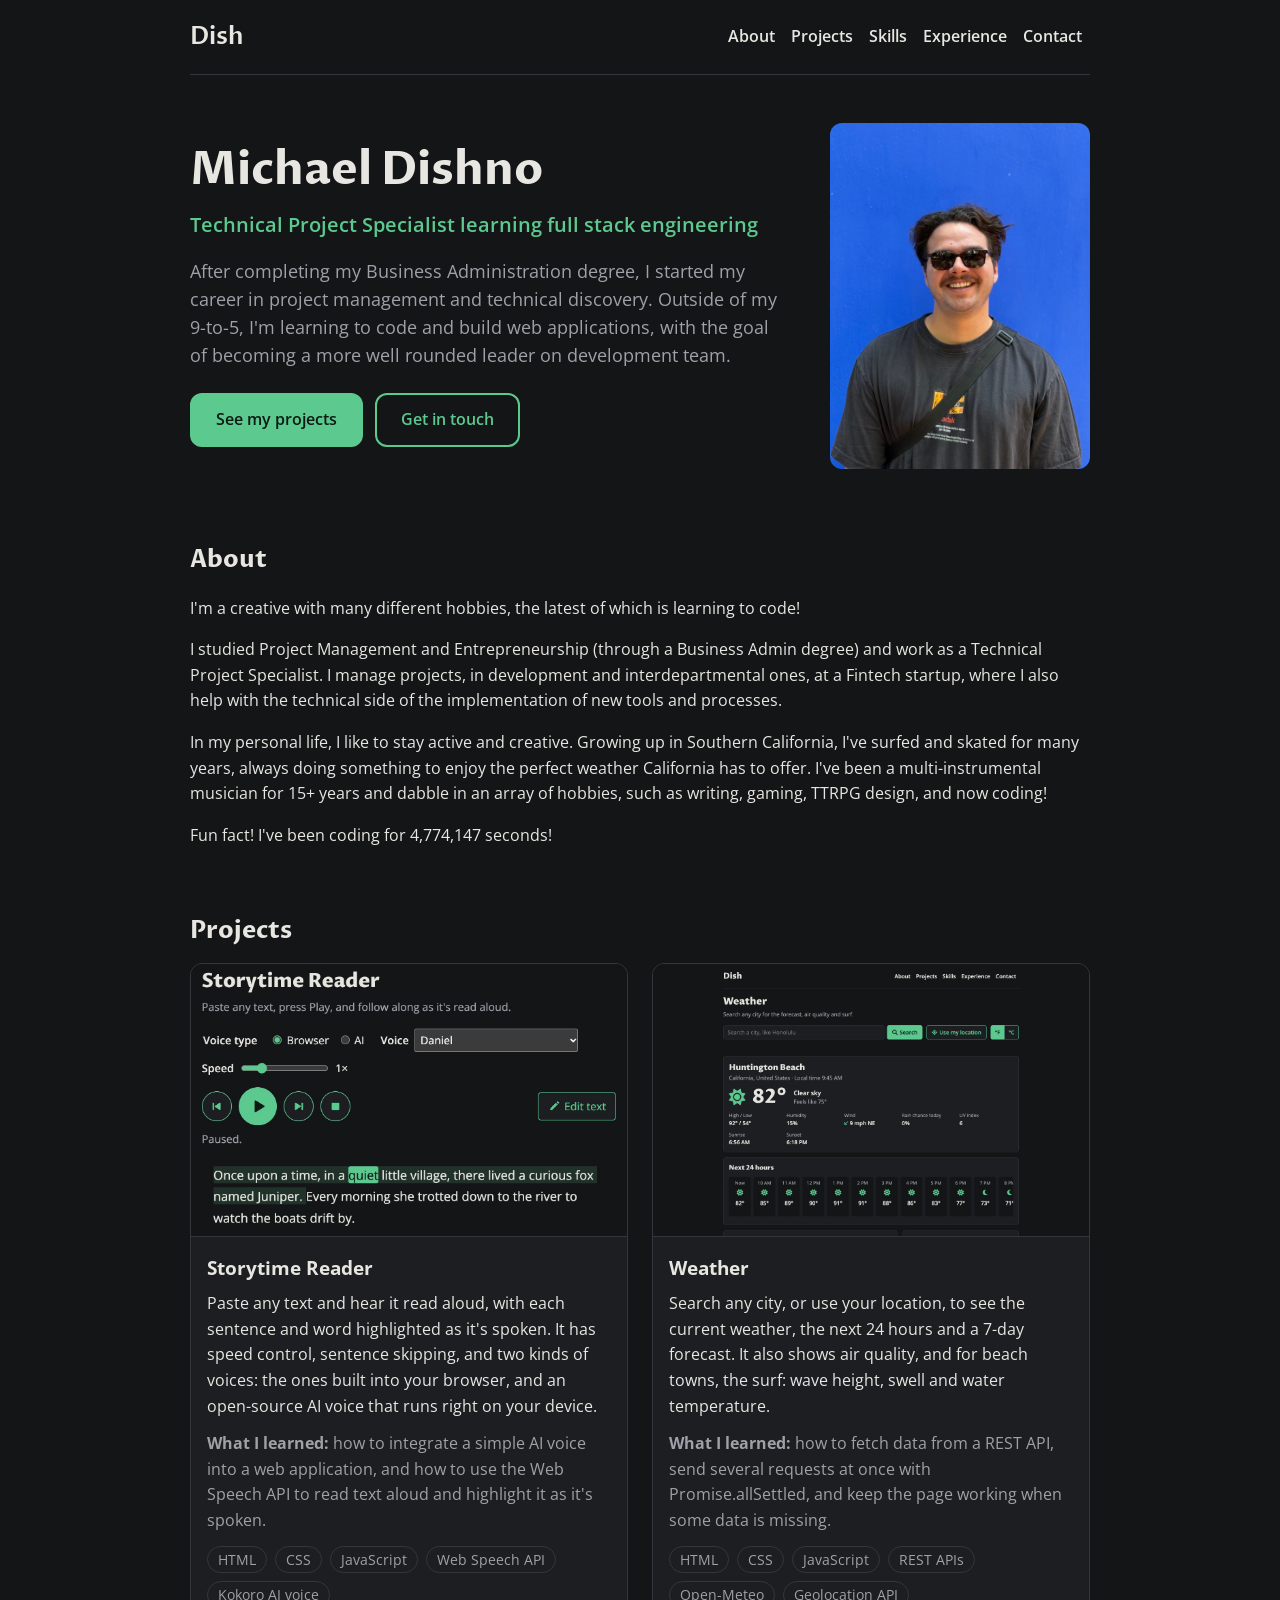
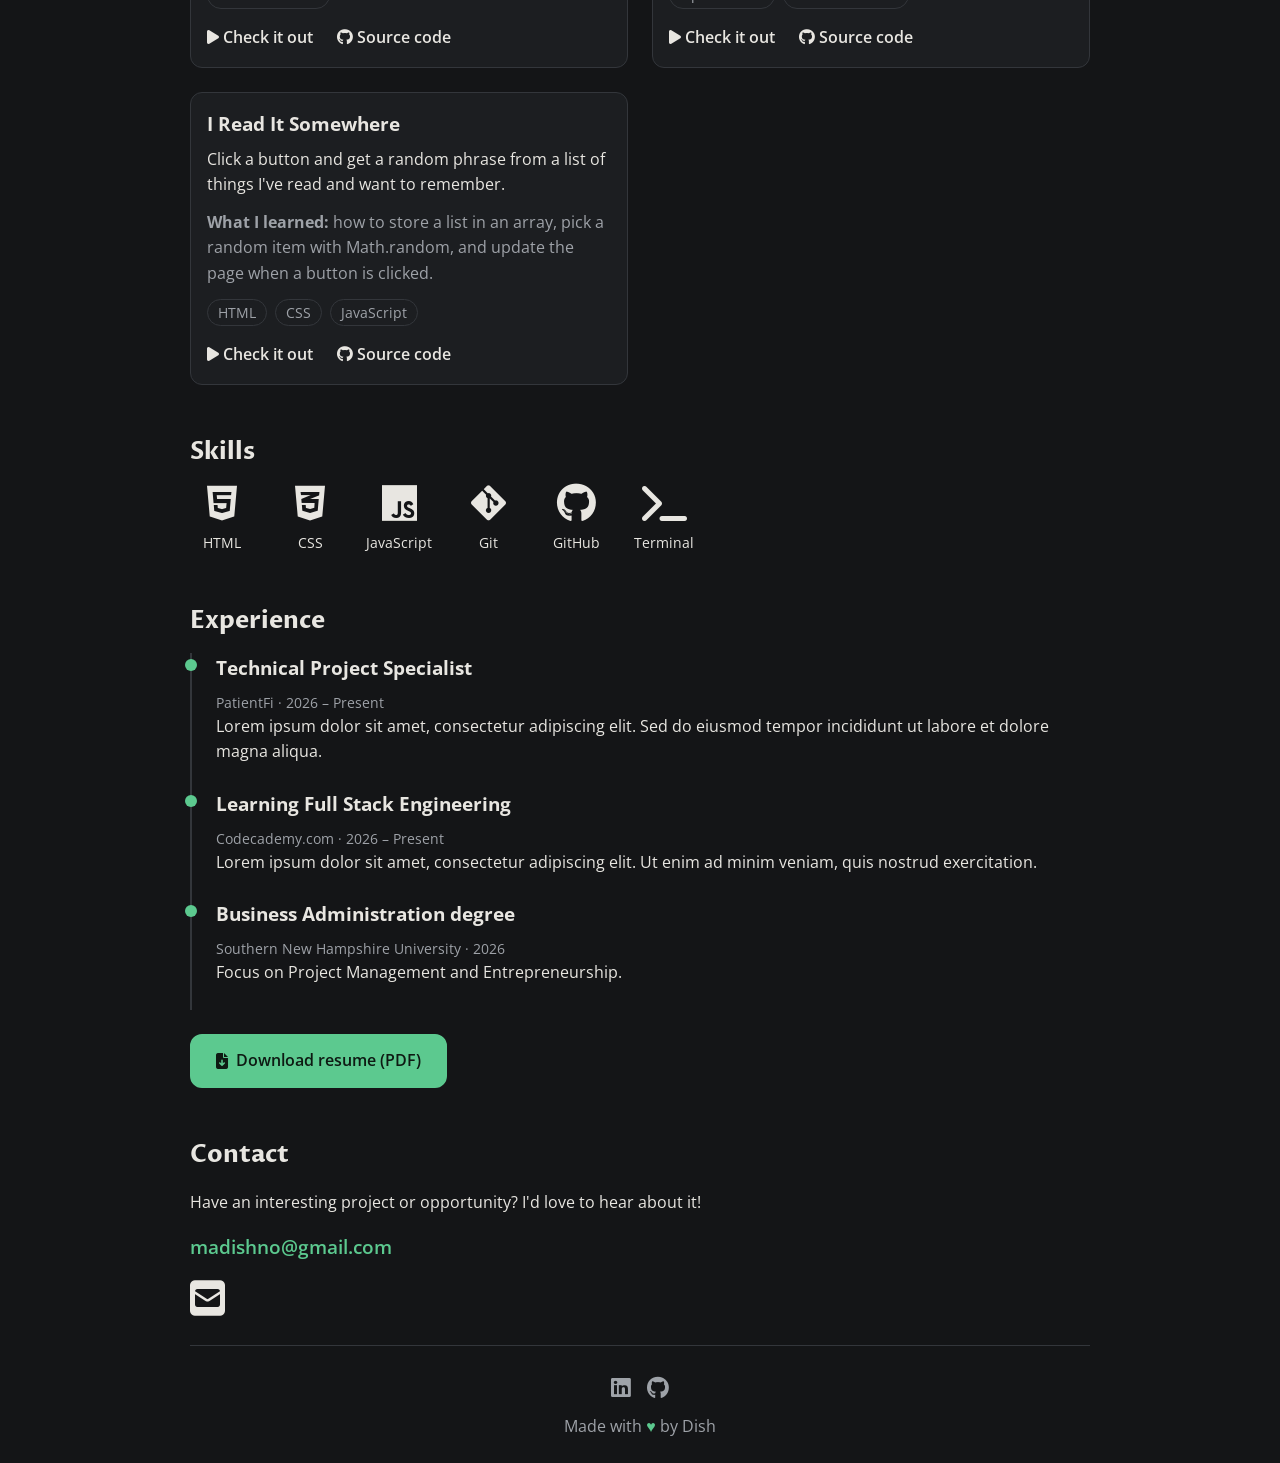
==== commit a485aee2: "added i read it somewhere files" ====
--- a/index.html
+++ b/index.html
@@ -178,6 +178,44 @@
               </div>
             </div>
           </article>
+
+          <article class="project-card">
+            <!--
+              Once the page works, take a screenshot, save it as
+              images/i-read-it-somewhere.jpg, and delete the comment marks around this block.
+            -->
+            <!--
+            <a href="i-read-it-somewhere.html">
+              <img
+                src="images/i-read-it-somewhere.jpg"
+                alt="I Read It Somewhere showing a random phrase under a shuffle button"
+                class="project-image"
+              />
+            </a>
+            -->
+            <div class="project-body">
+              <h3>I Read It Somewhere</h3>
+              <p>
+                Click a button and get a random phrase from a list of things
+                I've read and want to remember.
+              </p>
+              <!-- Placeholder: fill this in once you've built it -->
+              <p class="project-learned">
+                <strong>What I learned:</strong> how to store a list in an
+                array, pick a random item with Math.random, and update the
+                page when a button is clicked.
+              </p>
+              <ul class="tags">
+                <li>HTML</li>
+                <li>CSS</li>
+                <li>JavaScript</li>
+              </ul>
+              <div class="project-links">
+                <a href="i-read-it-somewhere.html"><i class="fa-solid fa-play"></i> Check it out</a>
+                <a href="https://github.com/dishyyman/portfolio"><i class="fa-brands fa-github"></i> Source code</a>
+              </div>
+            </div>
+          </article>
         </div>
       </section>
 
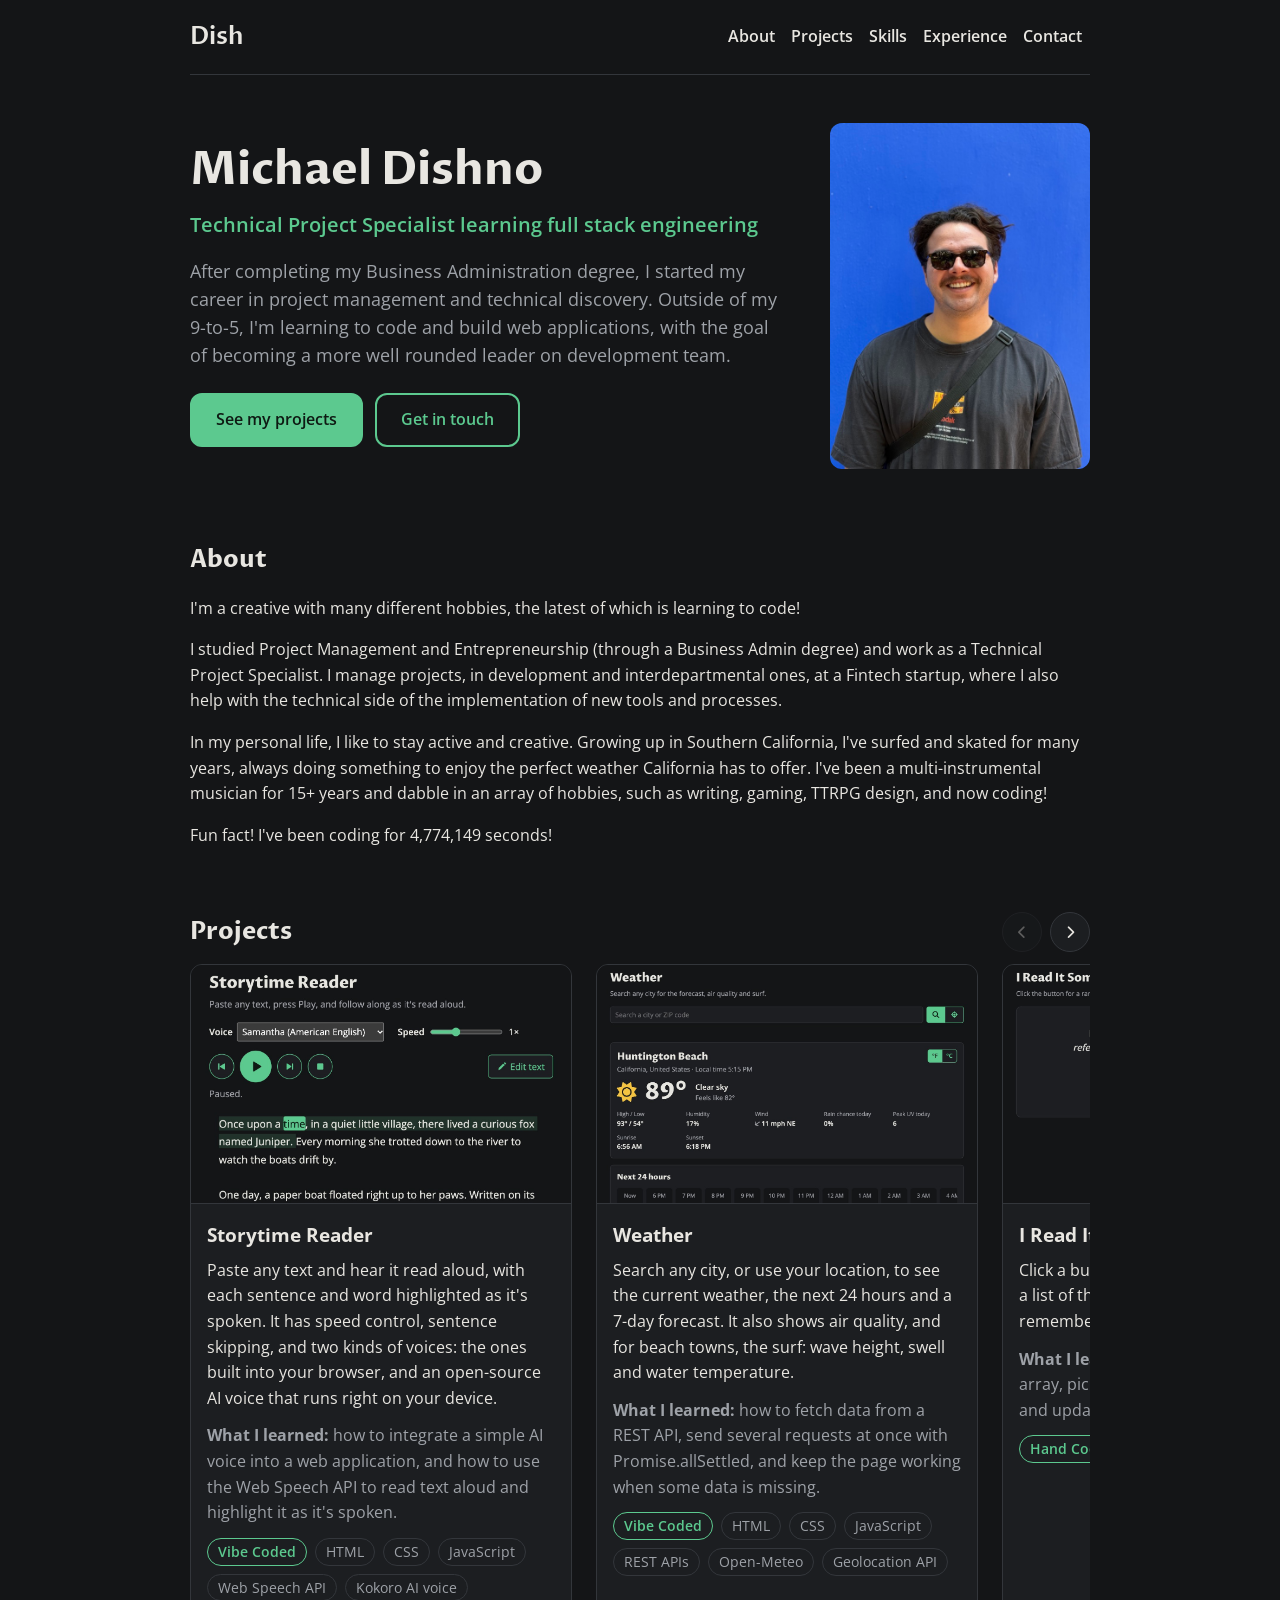
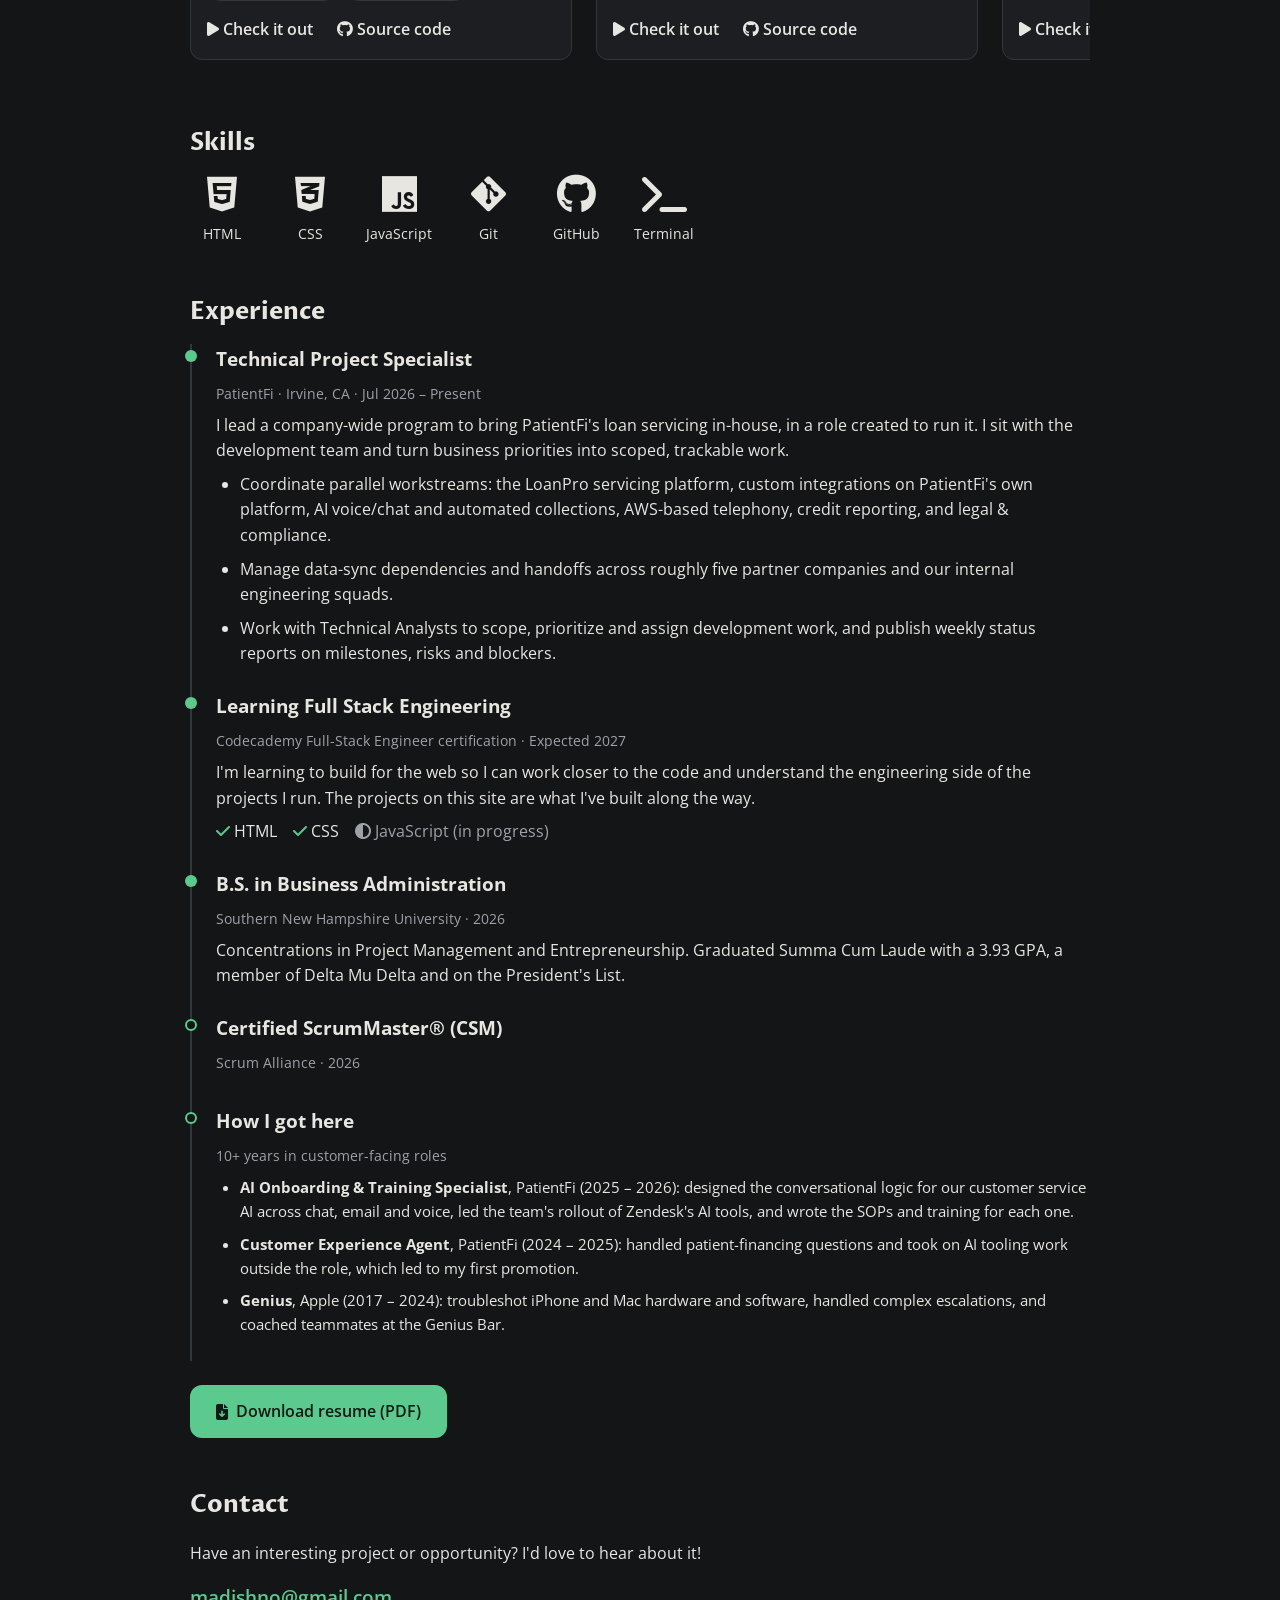
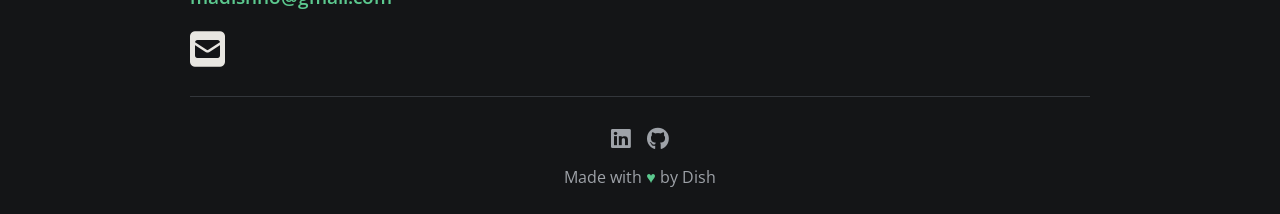
==== commit fa9726e7: "adding new feature: "I Read It Somewhere" section with corresponding CSS and JS files" ====
--- a/index.html
+++ b/index.html
@@ -102,15 +102,27 @@
       <!--
         Each project is an <article class="project-card">.
         To add a project, copy one whole <article>...</article> block and edit it.
+        The cards sit in a row that scrolls sideways; the arrow buttons are wired up in js/script.js.
       -->
       <section id="projects">
-        <h2>Projects</h2>
-        <div class="project-grid">
+        <div class="section-header">
+          <h2>Projects</h2>
+          <div class="carousel-buttons">
+            <button type="button" class="carousel-button" id="projects-prev" aria-label="Previous project">
+              <i class="fa-solid fa-chevron-left"></i>
+            </button>
+            <button type="button" class="carousel-button" id="projects-next" aria-label="Next project">
+              <i class="fa-solid fa-chevron-right"></i>
+            </button>
+          </div>
+        </div>
+        <!-- tabindex="0" lets keyboard users focus the row and scroll it with the arrow keys -->
+        <div class="project-carousel" id="project-carousel" tabindex="0" aria-label="Projects">
           <article class="project-card">
             <a href="storytime-reader.html">
               <img
                 src="images/storytime-reader.jpg"
-                alt="Storytime Reader highlighting a sentence as it reads a story aloud"
+                alt="Storytime Reader highlighting a sentence and word as it reads a story aloud"
                 class="project-image"
               />
             </a>
@@ -130,6 +142,7 @@
                 API to read text aloud and highlight it as it's spoken.
               </p>
               <ul class="tags">
+                <li class="tag-process">Vibe Coded</li>
                 <li>HTML</li>
                 <li>CSS</li>
                 <li>JavaScript</li>
@@ -165,6 +178,7 @@
                 keep the page working when some data is missing.
               </p>
               <ul class="tags">
+                <li class="tag-process">Vibe Coded</li>
                 <li>HTML</li>
                 <li>CSS</li>
                 <li>JavaScript</li>
@@ -180,19 +194,13 @@
           </article>
 
           <article class="project-card">
-            <!--
-              Once the page works, take a screenshot, save it as
-              images/i-read-it-somewhere.jpg, and delete the comment marks around this block.
-            -->
-            <!--
             <a href="i-read-it-somewhere.html">
               <img
                 src="images/i-read-it-somewhere.jpg"
-                alt="I Read It Somewhere showing a random phrase under a shuffle button"
+                alt="I Read It Somewhere showing a random phrase above the shuffle button"
                 class="project-image"
               />
             </a>
-            -->
             <div class="project-body">
               <h3>I Read It Somewhere</h3>
               <p>
@@ -206,6 +214,7 @@
                 page when a button is clicked.
               </p>
               <ul class="tags">
+                <li class="tag-process">Hand Coded</li>
                 <li>HTML</li>
                 <li>CSS</li>
                 <li>JavaScript</li>
@@ -240,37 +249,90 @@
       <!-- ===== EXPERIENCE ===== -->
       <!--
         Each job, degree or course is an <article class="timeline-item">.
-        Newest goes first. Copy a whole <article>...</article> block to add one.
+        The three main items come first. Copy a whole <article>...</article> block to add one.
+        Add "timeline-item-minor" to the class for smaller, supporting items (hollow dot).
       -->
       <section id="experience">
         <h2>Experience</h2>
         <div class="timeline">
           <article class="timeline-item">
             <h3>Technical Project Specialist</h3>
-            <!-- Placeholder: company name and dates -->
-            <p class="timeline-meta">PatientFi · 2026 – Present</p>
-            <!-- Placeholder: what you do and what you're proud of -->
+            <p class="timeline-meta">PatientFi · Irvine, CA · Jul 2026 – Present</p>
             <p>
-              Lorem ipsum dolor sit amet, consectetur adipiscing elit. Sed do
-              eiusmod tempor incididunt ut labore et dolore magna aliqua.
+              I lead a company-wide program to bring PatientFi's loan servicing
+              in-house, in a role created to run it. I sit with the development
+              team and turn business priorities into scoped, trackable work.
             </p>
+            <ul>
+              <li>
+                Coordinate parallel workstreams: the LoanPro servicing platform,
+                custom integrations on PatientFi's own platform, AI voice/chat and
+                automated collections, AWS-based telephony, credit reporting, and
+                legal &amp; compliance.
+              </li>
+              <li>
+                Manage data-sync dependencies and handoffs across roughly five
+                partner companies and our internal engineering squads.
+              </li>
+              <li>
+                Work with Technical Analysts to scope, prioritize and assign
+                development work, and publish weekly status reports on milestones,
+                risks and blockers.
+              </li>
+            </ul>
           </article>
 
           <article class="timeline-item">
             <h3>Learning Full Stack Engineering</h3>
-            <!-- Placeholder: where you're learning (courses, bootcamp, self-taught) -->
-            <p class="timeline-meta">Codecademy.com · 2026 – Present</p>
+            <p class="timeline-meta">Codecademy Full-Stack Engineer certification · Expected 2027</p>
             <p>
-              Lorem ipsum dolor sit amet, consectetur adipiscing elit. Ut enim
-              ad minim veniam, quis nostrud exercitation.
+              I'm learning to build for the web so I can work closer to the code
+              and understand the engineering side of the projects I run. The
+              projects on this site are what I've built along the way.
             </p>
+            <ul class="progress-list">
+              <li class="done"><i class="fa-solid fa-check"></i> HTML</li>
+              <li class="done"><i class="fa-solid fa-check"></i> CSS</li>
+              <li><i class="fa-solid fa-circle-half-stroke"></i> JavaScript (in progress)</li>
+            </ul>
           </article>
 
           <article class="timeline-item">
-            <h3>Business Administration degree</h3>
-            <!-- Placeholder: school name and graduation year -->
+            <h3>B.S. in Business Administration</h3>
             <p class="timeline-meta">Southern New Hampshire University · 2026</p>
-            <p>Focus on Project Management and Entrepreneurship.</p>
+            <p>
+              Concentrations in Project Management and Entrepreneurship. Graduated
+              Summa Cum Laude with a 3.93 GPA, a member of Delta Mu Delta and on
+              the President's List.
+            </p>
+          </article>
+
+          <article class="timeline-item timeline-item-minor">
+            <h3>Certified ScrumMaster® (CSM)</h3>
+            <p class="timeline-meta">Scrum Alliance · 2026</p>
+          </article>
+
+          <article class="timeline-item timeline-item-minor">
+            <h3>How I got here</h3>
+            <p class="timeline-meta">10+ years in customer-facing roles</p>
+            <ul>
+              <li>
+                <strong>AI Onboarding &amp; Training Specialist</strong>, PatientFi
+                (2025 – 2026): designed the conversational logic for our customer
+                service AI across chat, email and voice, led the team's rollout of
+                Zendesk's AI tools, and wrote the SOPs and training for each one.
+              </li>
+              <li>
+                <strong>Customer Experience Agent</strong>, PatientFi (2024 – 2025):
+                handled patient-financing questions and took on AI tooling work
+                outside the role, which led to my first promotion.
+              </li>
+              <li>
+                <strong>Genius</strong>, Apple (2017 – 2024): troubleshot iPhone and
+                Mac hardware and software, handled complex escalations, and coached
+                teammates at the Genius Bar.
+              </li>
+            </ul>
           </article>
         </div>
 
--- a/css/style.css
+++ b/css/style.css
@@ -173,14 +173,69 @@
 }
 
 /* ===== PROJECTS ===== */
-/* A grid of cards: two side by side, wrapping to one column on phones */
-.project-grid {
+/* Heading on the left, arrow buttons on the right */
+.section-header {
+  display: flex;
+  align-items: center;
+  justify-content: space-between;
+  gap: var(--spacing-3);
+  margin-bottom: var(--spacing-2);
+}
+
+.section-header h2 {
+  margin: 0;
+}
+
+.carousel-buttons {
+  display: flex;
+  gap: var(--spacing-1);
+}
+
+.carousel-button {
   display: grid;
-  grid-template-columns: repeat(auto-fit, minmax(300px, 1fr));
+  place-items: center; /* centers the arrow icon */
+  width: 40px;
+  height: 40px;
+  border: 1px solid var(--border-color);
+  border-radius: 50%;
+  background-color: var(--surface-color);
+  color: var(--font-color);
+  cursor: pointer;
+}
+
+.carousel-button:hover:not(:disabled) {
+  border-color: var(--accent-color);
+  color: var(--accent-color);
+}
+
+/* At either end, the button that can't go any further fades out */
+.carousel-button:disabled {
+  opacity: 0.35;
+  cursor: default;
+}
+
+/* A row of cards that scrolls sideways. Part of the next card peeks
+   in from the right so it's clear there's more to see. */
+.project-carousel {
+  display: flex;
   gap: var(--spacing-4);
+  overflow-x: auto;
+  scroll-snap-type: x mandatory; /* stops each scroll with a card lined up on the left */
+  scroll-behavior: smooth;
+  padding-bottom: var(--spacing-3); /* room for the scrollbar */
+  scrollbar-width: thin;
+  scrollbar-color: var(--border-color) transparent;
+}
+
+.project-carousel:focus-visible {
+  outline: 2px solid var(--accent-color);
+  outline-offset: 4px;
+  border-radius: var(--border-radius);
 }
 
 .project-card {
+  flex: 0 0 min(380px, 85%); /* fixed width: 380px, or 85% of the row on phones */
+  scroll-snap-align: start;
   display: flex;
   flex-direction: column;
   overflow: hidden; /* clips the image to the card's rounded corners */
@@ -229,6 +284,13 @@
   border-radius: 999px; /* fully rounded ends */
   color: var(--muted-color);
   font-size: 0.85rem;
+}
+
+/* How the project was built (Vibe Coded, Hand Coded): green so it stands out */
+.tags .tag-process {
+  border-color: var(--accent-color);
+  color: var(--accent-color);
+  font-weight: 600;
 }
 
 .project-links {
@@ -288,9 +350,55 @@
   margin: 0;
 }
 
-.timeline-meta {
+.timeline-item .timeline-meta {
   color: var(--muted-color);
   font-size: 0.9rem;
+  margin-bottom: var(--spacing-1);
+}
+
+.timeline-item ul {
+  margin: var(--spacing-1) 0 0;
+  padding-left: var(--spacing-4);
+}
+
+.timeline-item li + li {
+  margin-top: var(--spacing-1);
+}
+
+/* Supporting items: a hollow dot and smaller text */
+.timeline-item-minor::before {
+  background-color: var(--background-color);
+  border: 2px solid var(--accent-color);
+  box-sizing: border-box;
+}
+
+.timeline-item-minor ul {
+  font-size: 0.95rem;
+}
+
+/* Checklist for course progress: green check = done */
+.timeline-item .progress-list {
+  list-style: none;
+  padding-left: 0;
+  display: flex;
+  flex-wrap: wrap;
+  gap: var(--spacing-3);
+}
+
+.progress-list li + li {
+  margin-top: 0;
+}
+
+.progress-list li {
+  color: var(--muted-color);
+}
+
+.progress-list li.done {
+  color: var(--font-color);
+}
+
+.progress-list li.done i {
+  color: var(--accent-color);
 }
 
 /* ===== CONTACT ===== */
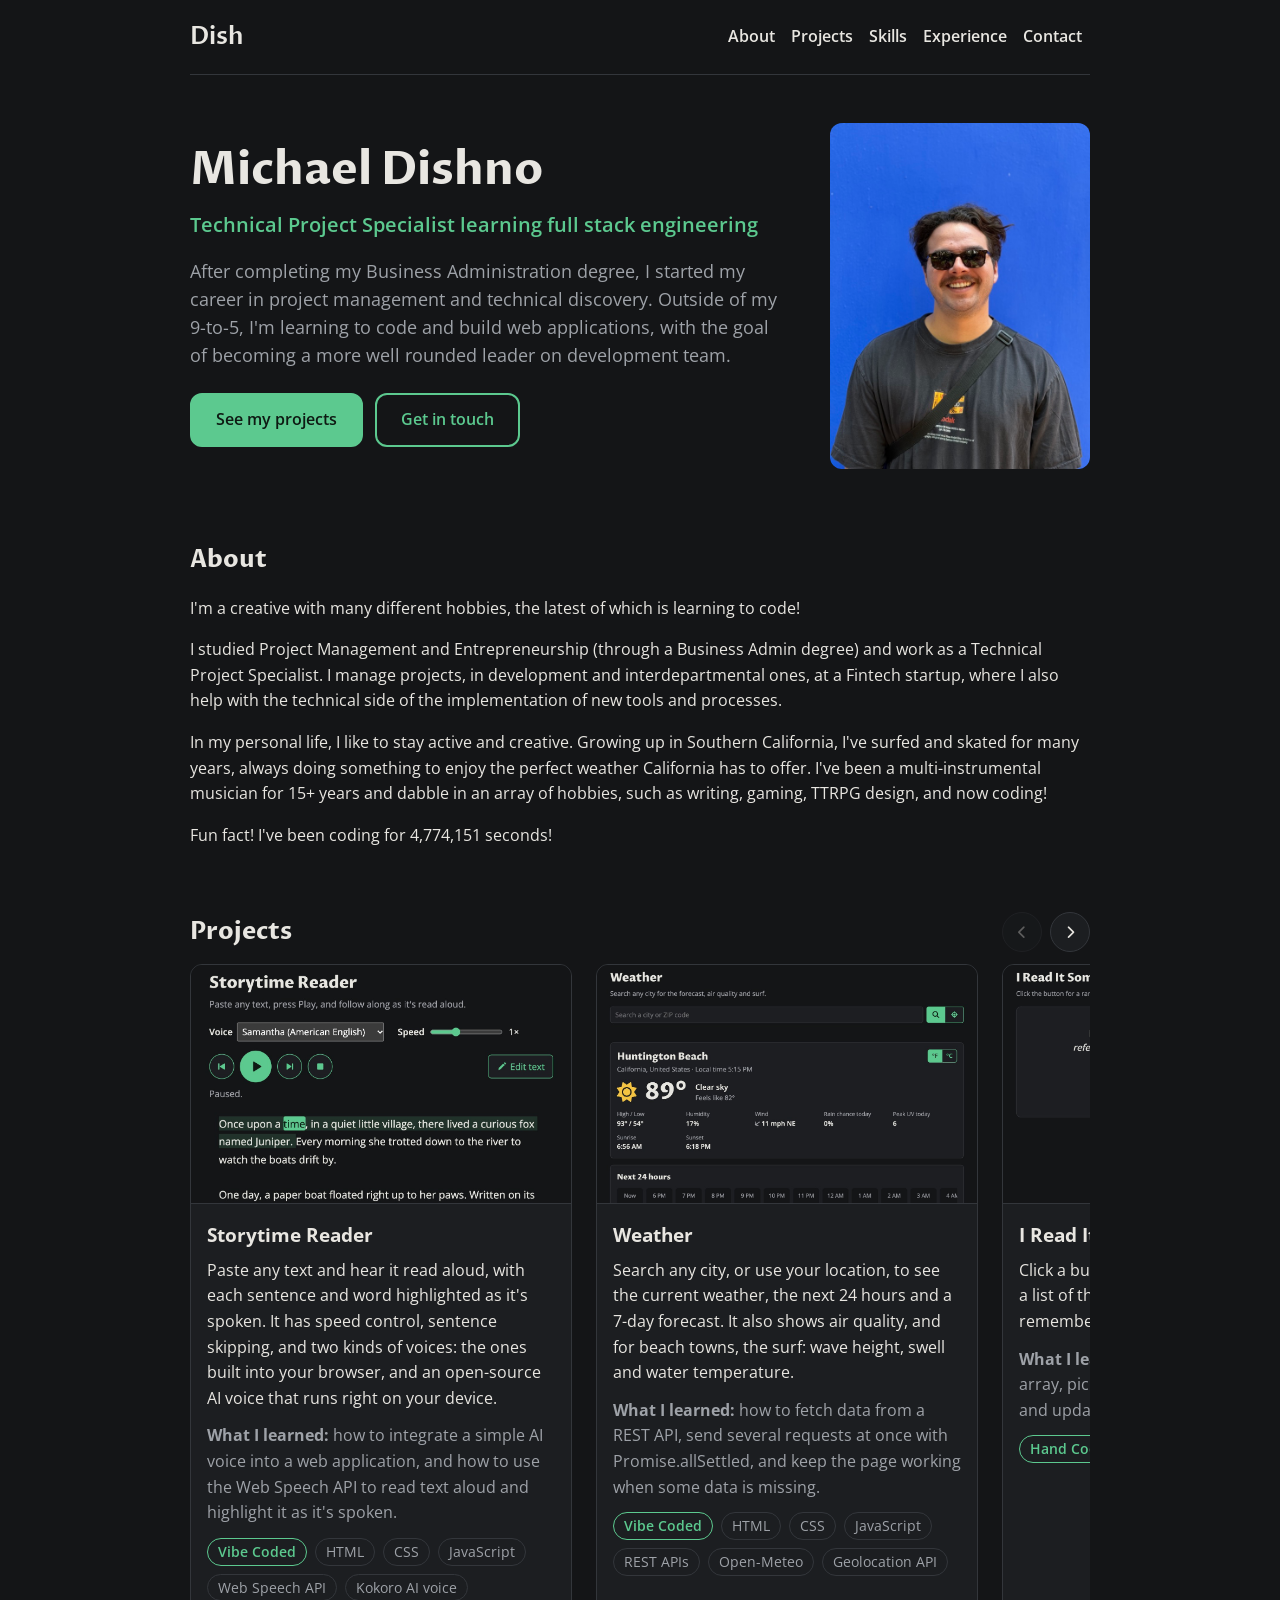
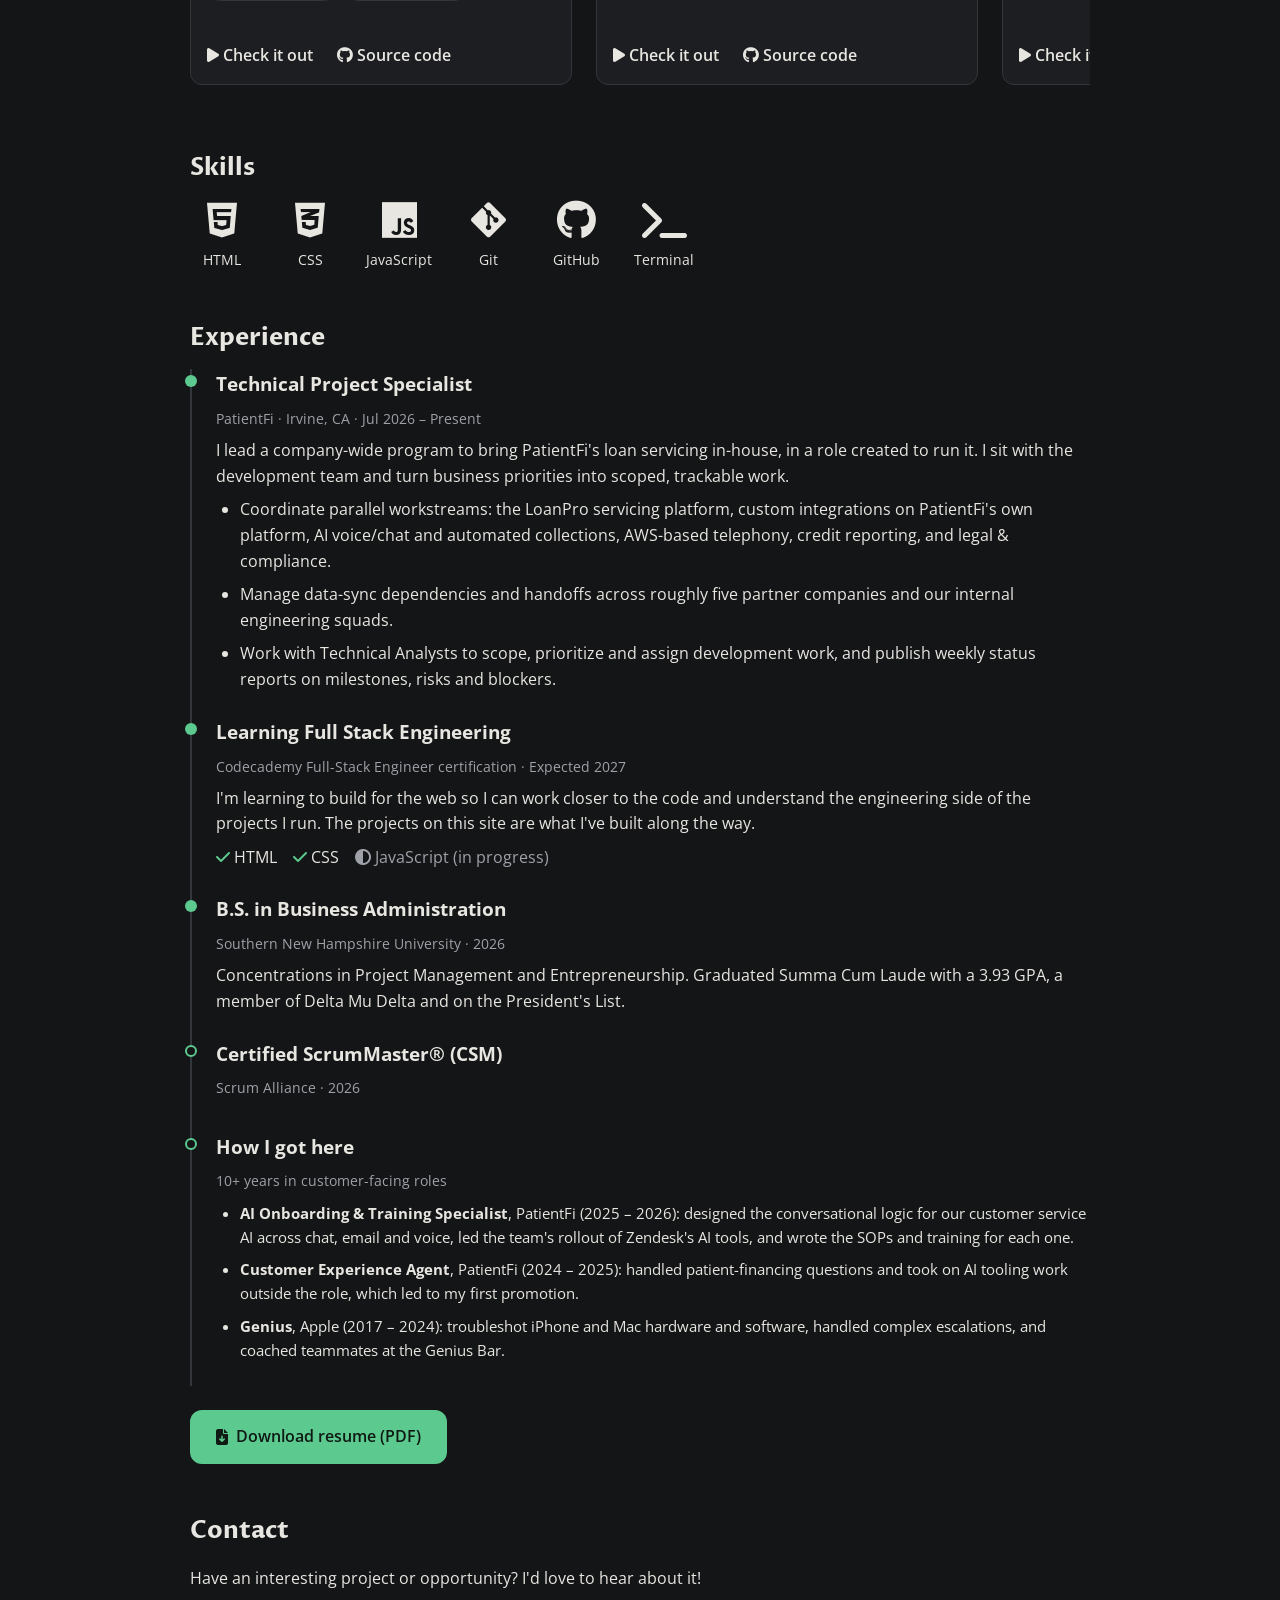
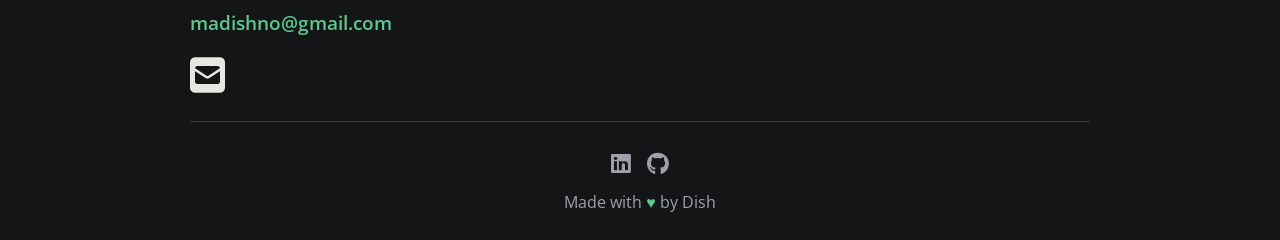
==== commit 69d11bd4: "added episode timer feature with HTML, CSS, and JavaScript files" ====
--- a/index.html
+++ b/index.html
@@ -225,6 +225,44 @@
               </div>
             </div>
           </article>
+
+          <article class="project-card">
+            <a href="episode-timer.html">
+              <img
+                src="images/episode-timer.jpg"
+                alt="Episode Timer counting down the Rewatchability segment, with the episode timeline below and the run sheet beside it"
+                class="project-image"
+              />
+            </a>
+            <div class="project-body">
+              <h3>Episode Timer</h3>
+              <p>
+                A countdown for recording a podcast episode. It walks through
+                each segment, shows what to talk about, and turns yellow when
+                there are 2 minutes left. Play, pause, skip 30 seconds, jump
+                between segments or drag the timeline like a video, and go full
+                screen to read it from across the room.
+              </p>
+              <!-- Placeholder: a choice you made or something you learned building it -->
+              <p class="project-learned">
+                <strong>What I learned:</strong> how to keep a timer accurate by
+                measuring from the clock instead of counting ticks, and how to
+                use the Fullscreen and Screen Wake Lock APIs.
+              </p>
+              <ul class="tags">
+                <li class="tag-process">Vibe Coded</li>
+                <li>HTML</li>
+                <li>CSS</li>
+                <li>JavaScript</li>
+                <li>Fullscreen API</li>
+                <li>Wake Lock API</li>
+              </ul>
+              <div class="project-links">
+                <a href="episode-timer.html"><i class="fa-solid fa-play"></i> Check it out</a>
+                <a href="https://github.com/dishyyman/portfolio"><i class="fa-brands fa-github"></i> Source code</a>
+              </div>
+            </div>
+          </article>
         </div>
       </section>
 
